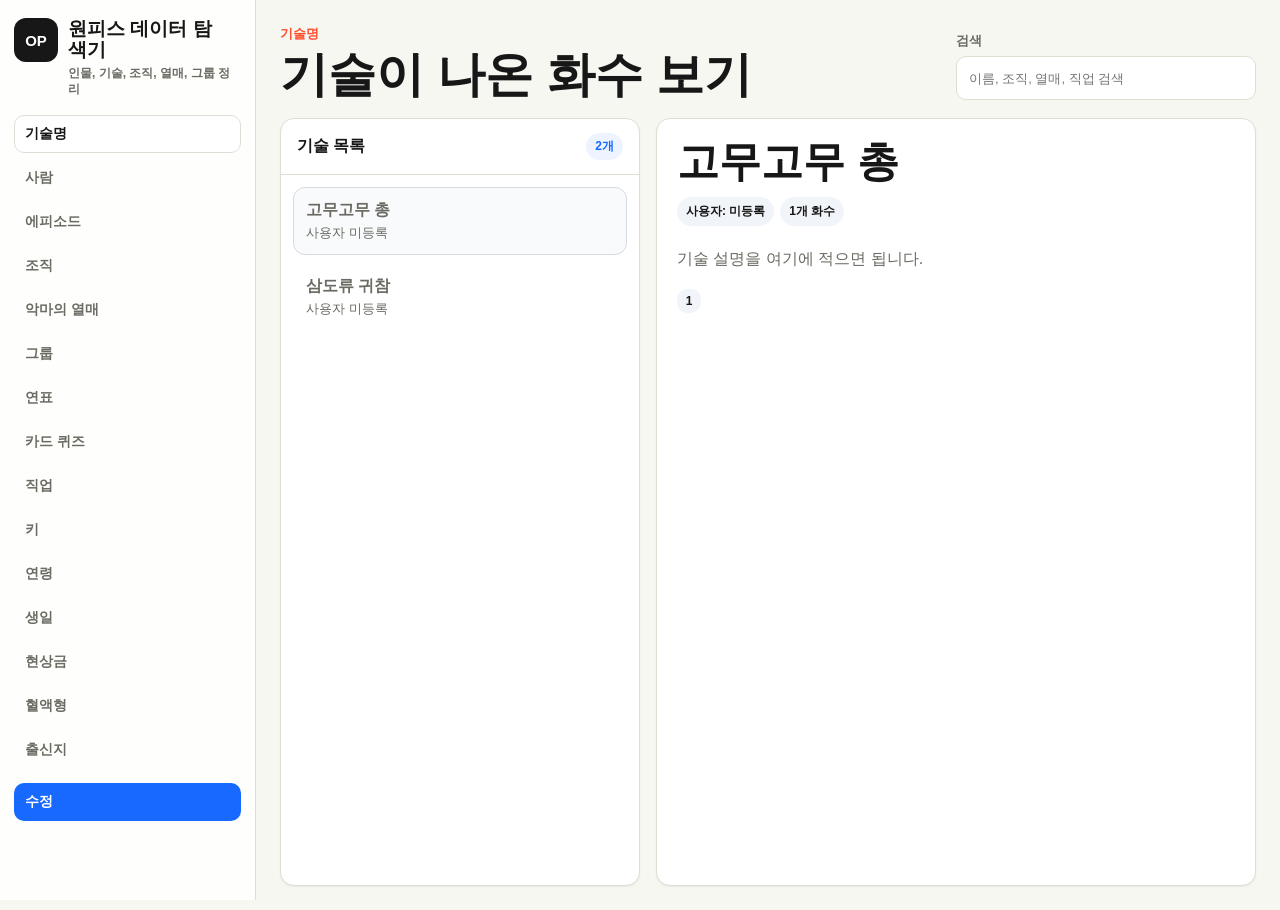
==== index.html @ 2c44936a "Improve mobile navigation and episode people picker" ====
<!doctype html>
<html lang="ko">
  <head>
    <meta charset="UTF-8" />
    <meta name="viewport" content="width=device-width, initial-scale=1.0" />
    <title>원피스 데이터 탐색기</title>
    <link rel="stylesheet" href="./styles.css" />
  </head>
  <body>
    <div class="app">
      <aside class="sidebar">
        <div class="brand">
          <span class="brand-mark">OP</span>
          <div>
            <h1>원피스 데이터 탐색기</h1>
            <p>인물, 기술, 조직, 열매, 그룹 정리</p>
          </div>
        </div>

        <nav class="tabs" aria-label="카테고리">
          <button class="tab active" data-view="techniques" type="button">기술명</button>
          <button class="tab" data-view="people" type="button">사람</button>
          <button class="tab" data-view="episodes" type="button">에피소드</button>
          <button class="tab" data-view="organizations" type="button">조직</button>
          <button class="tab" data-view="devilFruits" type="button">악마의 열매</button>
          <button class="tab" data-view="groups" type="button">그룹</button>
          <button class="tab" data-view="timelines" type="button">연표</button>
          <button class="tab" data-view="quiz" type="button">카드 퀴즈</button>
          <button class="tab" data-view="jobs" type="button">직업</button>
          <button class="tab" data-view="heights" type="button">키</button>
          <button class="tab" data-view="ages" type="button">연령</button>
          <button class="tab" data-view="birthdays" type="button">생일</button>
          <button class="tab" data-view="bounties" type="button">현상금</button>
          <button class="tab" data-view="bloodTypes" type="button">혈액형</button>
          <button class="tab" data-view="origins" type="button">출신지</button>
          <button class="tab edit-tab" data-view="editor" type="button">수정</button>
        </nav>
      </aside>

      <main class="main">
        <header class="toolbar">
          <div>
            <p class="eyebrow" id="viewLabel">기술명</p>
            <h2 id="viewTitle">기술이 나온 화수 보기</h2>
          </div>
          <label class="mobile-view-switcher">
            <span>카테고리</span>
            <select id="mobileViewSelect">
              <option value="techniques">기술명</option>
              <option value="people">사람</option>
              <option value="episodes">에피소드</option>
              <option value="organizations">조직</option>
              <option value="devilFruits">악마의 열매</option>
              <option value="groups">그룹</option>
              <option value="timelines">연표</option>
              <option value="quiz">카드 퀴즈</option>
              <option value="jobs">직업</option>
              <option value="heights">키</option>
              <option value="ages">연령</option>
              <option value="birthdays">생일</option>
              <option value="bounties">현상금</option>
              <option value="bloodTypes">혈액형</option>
              <option value="origins">출신지</option>
              <option value="editor">수정</option>
            </select>
          </label>
          <label class="search" id="searchBox">
            <span>검색</span>
            <input id="searchInput" type="search" placeholder="이름, 조직, 열매, 직업 검색" />
          </label>
        </header>

        <section class="workspace" id="browseWorkspace">
          <section class="list-pane" aria-label="목록">
            <div class="pane-head">
              <h3 id="listTitle">기술 목록</h3>
              <span id="countBadge">0개</span>
            </div>
            <div class="range-controls hidden" id="rangeControls">
              <button type="button" data-range="all" class="range active">전체</button>
              <button type="button" data-range="low" class="range">낮은 순</button>
              <button type="button" data-range="high" class="range">높은 순</button>
            </div>
            <label class="sort-controls hidden" id="personSortControls">
              <span>정렬</span>
              <select id="personSortSelect">
                <option value="appearance">등장순</option>
                <option value="id">고유 ID 순</option>
                <option value="name">이름순</option>
                <option value="heightAsc">키 낮은 순</option>
                <option value="heightDesc">키 높은 순</option>
                <option value="ageAsc">나이 낮은 순</option>
                <option value="ageDesc">나이 높은 순</option>
                <option value="bountyAsc">현상금 낮은 순</option>
                <option value="bountyDesc">현상금 높은 순</option>
                <option value="birthday">생일순</option>
              </select>
            </label>
            <div class="item-list" id="itemList"></div>
          </section>

          <section class="detail-pane" aria-label="상세 내용">
            <div class="empty-state" id="emptyState">
              <strong>왼쪽 목록에서 항목을 선택하세요.</strong>
              <span>선택한 카테고리의 상세 내용이 여기에 표시됩니다.</span>
            </div>
            <div class="detail hidden" id="detail"></div>
          </section>
        </section>

        <section class="editor hidden" id="editorWorkspace" aria-label="수정 화면">
          <div class="editor-nav">
            <button class="editor-mode active" data-editor-mode="people" type="button">인물 수정</button>
            <button class="editor-mode" data-editor-mode="episodes" type="button">에피소드 수정</button>
            <button class="editor-mode" data-editor-mode="techniques" type="button">기술 수정</button>
            <button class="editor-mode" data-editor-mode="fruits" type="button">열매 수정</button>
            <button class="editor-mode" data-editor-mode="organizations" type="button">조직 수정</button>
            <button class="editor-mode" data-editor-mode="groups" type="button">그룹 수정</button>
            <button class="editor-mode" data-editor-mode="data" type="button">데이터 관리</button>
          </div>
          <div class="editor-body" id="editorBody"></div>
        </section>
      </main>
    </div>

    <script src="./data.js"></script>
    <script src="./app.js"></script>
  </body>
</html>
---- styles.css ----
:root {
  --bg: #f5f4ef;
  --panel: #ffffff;
  --ink: #1e293b;
  --muted: #64748b;
  --line: #d8dee8;
  --accent: #d9480f;
  --accent-2: #0f766e;
  --soft: #eef6f4;
  --shadow: 0 16px 40px rgba(30, 41, 59, 0.12);
}

* {
  box-sizing: border-box;
}

body {
  margin: 0;
  min-height: 100vh;
  color: var(--ink);
  background: linear-gradient(135deg, #f8fafc 0%, var(--bg) 100%);
  font-family: "Segoe UI", "Noto Sans KR", Arial, sans-serif;
}

button,
input,
select,
textarea {
  font: inherit;
}

.app {
  display: grid;
  grid-template-columns: 300px minmax(0, 1fr);
  min-height: 100vh;
}

.sidebar {
  padding: 28px 20px;
  background: #102033;
  color: #ffffff;
}

.brand {
  display: flex;
  gap: 14px;
  align-items: center;
  margin-bottom: 28px;
}

.brand-mark {
  display: grid;
  place-items: center;
  flex: 0 0 48px;
  height: 48px;
  border: 2px solid rgba(255, 255, 255, 0.7);
  border-radius: 8px;
  color: #ffd166;
  font-weight: 800;
}

.brand h1 {
  margin: 0 0 4px;
  font-size: 19px;
  letter-spacing: 0;
}

.brand p {
  margin: 0;
  color: #b8c4d6;
  font-size: 13px;
}

.tabs {
  display: grid;
  gap: 8px;
}

.tab {
  width: 100%;
  min-height: 44px;
  border: 1px solid rgba(255, 255, 255, 0.13);
  border-radius: 8px;
  padding: 10px 12px;
  color: #e7eef8;
  background: rgba(255, 255, 255, 0.05);
  text-align: left;
  cursor: pointer;
}

.tab:hover,
.tab.active {
  border-color: rgba(255, 209, 102, 0.75);
  background: rgba(255, 209, 102, 0.14);
  color: #ffffff;
}

.edit-tab {
  margin-top: 10px;
  border-color: rgba(15, 118, 110, 0.55);
}

.main {
  min-width: 0;
  padding: 30px;
}

.toolbar {
  display: flex;
  align-items: end;
  justify-content: space-between;
  gap: 18px;
  margin-bottom: 22px;
}

.eyebrow {
  margin: 0 0 6px;
  color: var(--accent);
  font-size: 14px;
  font-weight: 700;
}

.toolbar h2 {
  margin: 0;
  font-size: 30px;
  letter-spacing: 0;
}

.search {
  display: grid;
  gap: 6px;
  min-width: 270px;
  color: var(--muted);
  font-size: 13px;
}

.search input,
select,
textarea {
  height: 42px;
  border: 1px solid var(--line);
  border-radius: 8px;
  padding: 0 12px;
  color: var(--ink);
  background: var(--panel);
}

textarea {
  height: auto;
  min-height: 104px;
  padding: 10px 12px;
  resize: vertical;
}

.workspace {
  display: grid;
  grid-template-columns: minmax(260px, 380px) minmax(0, 1fr);
  gap: 18px;
  min-height: calc(100vh - 132px);
}

.list-pane,
.detail-pane {
  min-width: 0;
  border: 1px solid var(--line);
  border-radius: 8px;
  background: rgba(255, 255, 255, 0.86);
  box-shadow: var(--shadow);
}

.pane-head {
  display: flex;
  align-items: center;
  justify-content: space-between;
  gap: 12px;
  padding: 16px;
  border-bottom: 1px solid var(--line);
}

.pane-head h3 {
  margin: 0;
  font-size: 16px;
}

#countBadge {
  flex: 0 0 auto;
  border-radius: 999px;
  padding: 5px 9px;
  color: #0f5132;
  background: #dff3e8;
  font-size: 12px;
  font-weight: 700;
}

.range-controls {
  display: grid;
  grid-template-columns: repeat(3, 1fr);
  gap: 8px;
  padding: 12px 16px;
  border-bottom: 1px solid var(--line);
}

.sort-controls {
  display: grid;
  gap: 6px;
  padding: 12px 16px;
  border-bottom: 1px solid var(--line);
  color: var(--muted);
  font-size: 13px;
}

.range {
  min-height: 34px;
  border: 1px solid var(--line);
  border-radius: 8px;
  background: #ffffff;
  color: var(--muted);
  cursor: pointer;
}

.range.active {
  border-color: var(--accent-2);
  color: var(--accent-2);
  background: var(--soft);
  font-weight: 700;
}

.item-list {
  display: grid;
  gap: 8px;
  max-height: calc(100vh - 218px);
  overflow: auto;
  padding: 14px;
}

.item {
  display: flex;
  align-items: center;
  gap: 10px;
  width: 100%;
  border: 1px solid var(--line);
  border-radius: 8px;
  padding: 12px;
  color: var(--ink);
  background: #ffffff;
  text-align: left;
  cursor: pointer;
}

.item-copy {
  min-width: 0;
}

.item-thumb,
.result-thumb {
  flex: 0 0 44px;
  width: 44px;
  height: 44px;
  border-radius: 8px;
  object-fit: cover;
  background: #e2e8f0;
}

.item:hover,
.item.active {
  border-color: var(--accent);
  background: #fff5ef;
}

.item strong {
  display: block;
  margin-bottom: 5px;
  font-size: 15px;
}

.item span {
  display: block;
  color: var(--muted);
  font-size: 13px;
}

.detail-pane {
  padding: 22px;
}

.empty-state {
  display: grid;
  place-content: center;
  gap: 8px;
  min-height: 100%;
  color: var(--muted);
  text-align: center;
}

.empty-state strong {
  color: var(--ink);
  font-size: 20px;
}

.detail h3 {
  margin: 0 0 8px;
  font-size: 26px;
}

.person-detail-head {
  display: grid;
  grid-template-columns: 180px minmax(0, 1fr);
  gap: 20px;
  align-items: start;
  margin-bottom: 20px;
}

.portrait {
  width: 180px;
  aspect-ratio: 1 / 1;
  border: 1px solid var(--line);
  border-radius: 8px;
  object-fit: cover;
  background: #e2e8f0;
}

.portrait.placeholder {
  display: grid;
  place-items: center;
  color: var(--muted);
  font-weight: 700;
}

.meta {
  display: flex;
  flex-wrap: wrap;
  gap: 8px;
  margin: 0 0 20px;
}

.chip {
  border: 1px solid var(--line);
  border-radius: 999px;
  padding: 6px 10px;
  background: #ffffff;
  color: var(--muted);
  font-size: 13px;
}

.result-grid {
  display: grid;
  gap: 10px;
}

.result {
  border: 1px solid var(--line);
  border-radius: 8px;
  padding: 14px;
  background: #ffffff;
}

.person-result {
  display: flex;
  align-items: center;
  gap: 12px;
}

.result strong {
  display: block;
  margin-bottom: 4px;
}

.result span {
  color: var(--muted);
}

.muted {
  color: var(--muted);
}

.note {
  margin: 0 0 18px;
  color: var(--muted);
  line-height: 1.6;
}

.info-block {
  margin: 0 0 14px;
}

.info-block strong {
  display: block;
  margin-bottom: 5px;
  font-size: 14px;
}

.info-block p {
  margin: 0;
  color: var(--muted);
  line-height: 1.6;
}

.sub-selector {
  display: flex;
  flex-wrap: wrap;
  gap: 8px;
  margin: 0 0 18px;
}

.sub-card {
  min-height: 38px;
  border: 1px solid var(--line);
  border-radius: 8px;
  padding: 0 12px;
  color: var(--ink);
  background: #ffffff;
  cursor: pointer;
}

.sub-card:hover,
.sub-card.active {
  border-color: var(--accent-2);
  color: var(--accent-2);
  background: var(--soft);
  font-weight: 700;
}

.nested-detail {
  border-top: 1px solid var(--line);
  margin-top: 18px;
  padding-top: 18px;
}

.nested-detail h4 {
  margin: 0 0 8px;
  font-size: 20px;
}

.episode-columns {
  display: grid;
  grid-template-columns: repeat(2, minmax(0, 1fr));
  gap: 14px;
}

.episode-columns h5 {
  margin: 0 0 10px;
  font-size: 16px;
}

.simple-list {
  display: flex;
  flex-wrap: wrap;
  gap: 8px;
}

.name-link,
.episode-link {
  cursor: pointer;
  text-align: left;
}

.name-link {
  min-height: 36px;
  border: 1px solid var(--line);
  border-radius: 8px;
  padding: 0 12px;
  color: var(--ink);
  background: #ffffff;
}

.name-link:hover,
.episode-link:hover {
  border-color: var(--accent-2);
  color: var(--accent-2);
  background: var(--soft);
}

.episode-chip-grid {
  display: flex;
  flex-wrap: wrap;
  gap: 4px;
  align-items: center;
}

.episode-number-chip {
  min-width: 24px;
  height: 24px;
  border: 1px solid var(--line);
  border-radius: 6px;
  padding: 0 5px;
  color: var(--ink);
  background: #ffffff;
  font-size: 12px;
  line-height: 1;
  cursor: pointer;
}

.episode-number-chip:hover {
  border-color: var(--accent-2);
  color: var(--accent-2);
  background: var(--soft);
}

.timeline-block {
  border-top: 1px solid var(--line);
  border-bottom: 1px solid var(--line);
  margin: 18px 0;
  padding: 18px 0;
}

.timeline-block h4 {
  margin: 0 0 14px;
  font-size: 20px;
}

.timeline-list {
  display: grid;
  gap: 12px;
}

.timeline-item {
  display: grid;
  grid-template-columns: 92px minmax(0, 1fr);
  gap: 12px;
  position: relative;
  border: 1px solid var(--line);
  border-radius: 8px;
  padding: 12px;
  background: #ffffff;
}

.timeline-item strong {
  color: var(--accent);
}

.timeline-item b {
  display: block;
  margin-bottom: 4px;
}

.timeline-item p {
  margin: 0;
  color: var(--muted);
  line-height: 1.5;
}

.quiz-card {
  display: grid;
  place-items: center;
  gap: 12px;
  min-height: 260px;
  margin: 0 0 14px;
  border: 2px solid var(--accent-2);
  border-radius: 8px;
  padding: 24px;
  background: #ffffff;
  text-align: center;
  cursor: pointer;
}

.quiz-card.flipped {
  border-color: var(--accent);
  background: #fff5ef;
}

.quiz-card span {
  color: var(--muted);
  font-weight: 700;
}

.quiz-card strong {
  font-size: 28px;
  line-height: 1.35;
}

.editor {
  border: 1px solid var(--line);
  border-radius: 8px;
  background: rgba(255, 255, 255, 0.9);
  box-shadow: var(--shadow);
  overflow: hidden;
}

.editor-nav {
  display: flex;
  flex-wrap: wrap;
  gap: 8px;
  padding: 14px;
  border-bottom: 1px solid var(--line);
  background: #f8fafc;
}

.editor-mode {
  min-height: 38px;
  border: 1px solid var(--line);
  border-radius: 8px;
  padding: 0 12px;
  color: var(--muted);
  background: #ffffff;
  cursor: pointer;
}

.editor-mode.active {
  border-color: var(--accent-2);
  color: var(--accent-2);
  background: var(--soft);
  font-weight: 700;
}

.editor-body {
  padding: 18px;
}

.editor-layout {
  display: grid;
  grid-template-columns: minmax(240px, 320px) minmax(0, 1fr);
  gap: 18px;
}

.edit-list {
  display: grid;
  align-content: start;
  gap: 8px;
  max-height: calc(100vh - 176px);
  overflow: auto;
}

.edit-tools {
  position: sticky;
  top: 0;
  z-index: 1;
  display: grid;
  gap: 8px;
  padding-bottom: 8px;
  background: rgba(255, 255, 255, 0.96);
}

.edit-pick {
  border: 1px solid var(--line);
  border-radius: 8px;
  padding: 12px;
  background: #ffffff;
  text-align: left;
  cursor: pointer;
}

.edit-pick strong,
.edit-pick span {
  display: block;
}

.edit-pick span {
  margin-top: 4px;
  color: var(--muted);
  font-size: 13px;
}

.edit-form,
.data-manager {
  border: 1px solid var(--line);
  border-radius: 8px;
  padding: 18px;
  background: #ffffff;
}

.stacked-editor {
  display: grid;
  gap: 18px;
}

.form-head {
  display: flex;
  align-items: center;
  justify-content: space-between;
  gap: 12px;
  margin-bottom: 12px;
}

.form-head h3,
.data-manager h3 {
  margin: 0;
}

form {
  display: grid;
  gap: 12px;
}

form label {
  display: grid;
  gap: 6px;
  color: var(--muted);
  font-size: 13px;
}

form input,
form select {
  width: 100%;
}

.birthday-selects {
  display: grid;
  grid-template-columns: repeat(2, minmax(0, 1fr));
  gap: 8px;
  color: var(--muted);
  font-size: 13px;
}

.birthday-selects > span {
  grid-column: 1 / -1;
  font-weight: 700;
}

.check-list {
  display: grid;
  gap: 8px;
  border: 1px solid var(--line);
  border-radius: 8px;
  padding: 12px;
}

.check-list legend {
  color: var(--muted);
  font-size: 13px;
  padding: 0 5px;
}

.check-list label {
  display: flex;
  align-items: center;
  gap: 8px;
  color: var(--ink);
}

.check-list input {
  width: auto;
}

.inline-check {
  display: flex;
  align-items: center;
  gap: 8px;
  color: var(--ink);
}

.inline-check input {
  width: auto;
}

.timeline-editor {
  display: grid;
  gap: 10px;
  border: 1px solid var(--line);
  border-radius: 8px;
  padding: 12px;
}

.timeline-editor legend {
  color: var(--muted);
  font-size: 13px;
  padding: 0 5px;
}

.timeline-row {
  display: grid;
  grid-template-columns: 140px minmax(0, 1fr);
  gap: 8px;
}

.bwh-row {
  grid-template-columns: 120px repeat(3, minmax(70px, 1fr));
}

.form-actions,
.data-actions {
  display: flex;
  flex-wrap: wrap;
  gap: 8px;
  align-items: center;
}

.primary,
.danger,
.file-button {
  min-height: 40px;
  border: 1px solid transparent;
  border-radius: 8px;
  padding: 0 14px;
  font-weight: 700;
  cursor: pointer;
}

.primary {
  color: #ffffff;
  background: var(--accent-2);
}

.danger {
  color: #ffffff;
  background: #b42318;
}

.full {
  width: 100%;
}

.file-button {
  display: inline-grid;
  place-items: center;
  color: var(--accent-2);
  border-color: var(--accent-2);
  background: #ffffff;
}

.file-button input {
  display: none;
}

#jsonPreview {
  width: 100%;
  margin-top: 14px;
  font-family: Consolas, "Courier New", monospace;
  font-size: 13px;
}

.hidden {
  display: none;
}

@media (max-width: 860px) {
  .app {
    grid-template-columns: 1fr;
  }

  .sidebar {
    padding: 18px;
  }

  .tabs {
    grid-template-columns: repeat(2, minmax(0, 1fr));
  }

  .main {
    padding: 20px;
  }

  .toolbar,
  .workspace,
  .editor-layout,
  .person-detail-head,
  .episode-columns,
  .timeline-row,
  .bwh-row,
  .timeline-item {
    grid-template-columns: 1fr;
  }

  .toolbar {
    display: grid;
  }

  .search {
    min-width: 0;
  }

  .item-list {
    max-height: 360px;
  }

  .portrait {
    width: min(220px, 100%);
  }
}

/* Modern mid-century theme */
:root {
  --bg: #f6f0df;
  --panel: #fffaf0;
  --ink: #171717;
  --muted: #5d5a50;
  --line: #171717;
  --accent: #f0442f;
  --accent-2: #0067c7;
  --yellow: #f7c744;
  --green: #009b72;
  --soft: #fff3bc;
  --shadow: 8px 8px 0 #171717;
}

body {
  color: var(--ink);
  background:
    linear-gradient(90deg, rgba(0, 103, 199, 0.08) 1px, transparent 1px),
    linear-gradient(0deg, rgba(0, 103, 199, 0.08) 1px, transparent 1px),
    var(--bg);
  background-size: 48px 48px;
  font-family: "Noto Sans KR", "Segoe UI", Arial, sans-serif;
}

button,
input,
select,
textarea {
  letter-spacing: 0;
}

.app {
  grid-template-columns: 292px minmax(0, 1fr);
}

.sidebar {
  position: sticky;
  top: 0;
  height: 100vh;
  overflow: auto;
  border-right: 3px solid var(--ink);
  padding: 28px 18px;
  color: var(--ink);
  background: var(--yellow);
}

.brand {
  align-items: start;
  gap: 12px;
  margin-bottom: 26px;
}

.brand-mark {
  flex-basis: 56px;
  height: 56px;
  border: 3px solid var(--ink);
  border-radius: 50%;
  color: var(--panel);
  background: var(--accent);
  box-shadow: 5px 5px 0 var(--ink);
  font-size: 18px;
}

.brand h1 {
  max-width: 190px;
  color: var(--ink);
  font-size: 26px;
  line-height: 1.05;
  font-weight: 900;
}

.brand p {
  margin-top: 8px;
  color: #433f36;
  font-size: 14px;
  font-weight: 700;
  line-height: 1.35;
}

.tabs {
  gap: 10px;
}

.tab,
.editor-mode,
.range,
.sub-card,
.name-link,
.episode-number-chip,
.edit-pick,
.primary,
.danger,
.file-button {
  border: 2px solid var(--ink);
  border-radius: 8px;
  box-shadow: 3px 3px 0 var(--ink);
  transition: transform 140ms ease, box-shadow 140ms ease, background 140ms ease;
}

.tab {
  min-height: 48px;
  padding: 10px 13px;
  color: var(--ink);
  background: var(--panel);
  font-size: 16px;
  font-weight: 900;
}

.tab:hover,
.tab.active {
  color: var(--panel);
  border-color: var(--ink);
  background: var(--accent-2);
}

.tab:active,
.editor-mode:active,
.range:active,
.sub-card:active,
.name-link:active,
.episode-number-chip:active,
.edit-pick:active,
.primary:active,
.danger:active,
.file-button:active {
  transform: translate(2px, 2px);
  box-shadow: 1px 1px 0 var(--ink);
}

.edit-tab {
  margin-top: 16px;
  background: var(--green);
  color: #ffffff;
}

.main {
  padding: 34px;
}

.toolbar {
  align-items: end;
  gap: 24px;
  margin-bottom: 26px;
}

.eyebrow {
  display: inline-block;
  margin-bottom: 9px;
  border: 2px solid var(--ink);
  border-radius: 999px;
  padding: 6px 12px;
  color: var(--ink);
  background: var(--green);
  font-size: 15px;
  font-weight: 900;
}

.toolbar h2 {
  max-width: 900px;
  font-size: 46px;
  line-height: 1.03;
  font-weight: 950;
}

.search {
  min-width: 330px;
  color: var(--ink);
  font-size: 15px;
  font-weight: 900;
}

.search input,
select,
textarea,
form input,
form select {
  border: 2px solid var(--ink);
  border-radius: 8px;
  color: var(--ink);
  background: #ffffff;
  font-weight: 800;
  box-shadow: 3px 3px 0 rgba(23, 23, 23, 0.18);
}

.search input,
select,
form input,
form select {
  height: 48px;
}

textarea {
  min-height: 120px;
}

.workspace {
  grid-template-columns: minmax(280px, 410px) minmax(0, 1fr);
  gap: 22px;
}

.list-pane,
.detail-pane,
.editor,
.edit-form,
.data-manager {
  border: 3px solid var(--ink);
  border-radius: 8px;
  background: var(--panel);
  box-shadow: var(--shadow);
}

.pane-head {
  padding: 18px;
  border-bottom: 3px solid var(--ink);
  background: #ffffff;
}

.pane-head h3 {
  font-size: 22px;
  font-weight: 950;
}

#countBadge {
  border: 2px solid var(--ink);
  border-radius: 999px;
  padding: 7px 11px;
  color: var(--ink);
  background: var(--yellow);
  font-size: 13px;
}

.range-controls,
.sort-controls {
  border-bottom: 3px solid var(--ink);
  background: #fff3bc;
}

.range {
  color: var(--ink);
  background: #ffffff;
  font-weight: 900;
}

.range.active {
  color: #ffffff;
  border-color: var(--ink);
  background: var(--accent);
}

.item-list {
  gap: 10px;
  padding: 16px;
}

.item {
  border: 2px solid var(--ink);
  border-radius: 8px;
  padding: 14px;
  background: #ffffff;
  box-shadow: 4px 4px 0 rgba(23, 23, 23, 0.14);
  transition: transform 140ms ease, box-shadow 140ms ease, background 140ms ease;
}

.item:hover,
.item.active {
  border-color: var(--ink);
  background: var(--soft);
  box-shadow: 5px 5px 0 var(--ink);
}

.item strong {
  margin-bottom: 6px;
  font-size: 18px;
  line-height: 1.2;
  font-weight: 950;
}

.item span {
  color: var(--muted);
  font-size: 14px;
  font-weight: 800;
  line-height: 1.35;
}

.detail-pane {
  padding: 26px;
}

.empty-state strong {
  font-size: 28px;
  font-weight: 950;
}

.detail h3 {
  margin-bottom: 14px;
  font-size: 42px;
  line-height: 1.05;
  font-weight: 950;
}

.person-detail-head {
  grid-template-columns: 210px minmax(0, 1fr);
  gap: 24px;
}

.portrait,
.item-thumb,
.result-thumb {
  border: 3px solid var(--ink);
  border-radius: 8px;
  background: var(--yellow);
  box-shadow: 5px 5px 0 var(--ink);
}

.portrait {
  width: 210px;
}

.meta {
  gap: 8px;
}

.chip {
  border: 2px solid var(--ink);
  border-radius: 999px;
  padding: 7px 10px;
  color: var(--ink);
  background: #ffffff;
  font-size: 13px;
  font-weight: 900;
}

.info-block,
.result,
.timeline-item,
.quiz-card,
.check-list,
.timeline-editor {
  border: 2px solid var(--ink);
  border-radius: 8px;
  background: #ffffff;
  box-shadow: 4px 4px 0 rgba(23, 23, 23, 0.16);
}

.info-block strong,
.result strong,
.timeline-item b {
  font-size: 18px;
  font-weight: 950;
}

.info-block p,
.result span,
.timeline-item p {
  color: var(--muted);
  font-size: 15px;
  font-weight: 700;
}

.result-grid {
  gap: 12px;
}

.sub-selector {
  gap: 10px;
}

.sub-card,
.name-link,
.episode-number-chip {
  color: var(--ink);
  background: var(--yellow);
  font-weight: 950;
}

.sub-card.active,
.name-link:hover,
.episode-number-chip:hover {
  color: #ffffff;
  background: var(--accent-2);
}

.quiz-card {
  min-height: 300px;
  border-width: 3px;
  background: var(--yellow);
}

.quiz-card.flipped {
  background: var(--green);
}

.quiz-card span {
  color: var(--ink);
  font-size: 17px;
}

.quiz-card strong {
  max-width: 760px;
  font-size: 38px;
}

.editor-nav {
  border-bottom: 3px solid var(--ink);
  background: var(--yellow);
}

.editor-mode {
  color: var(--ink);
  background: #ffffff;
  font-weight: 950;
}

.editor-mode.active {
  color: #ffffff;
  border-color: var(--ink);
  background: var(--accent-2);
}

.editor-body {
  padding: 22px;
}

.editor-layout {
  grid-template-columns: minmax(260px, 350px) minmax(0, 1fr);
  gap: 22px;
}

.edit-tools {
  border-bottom: 2px solid var(--ink);
  background: var(--panel);
}

.edit-pick {
  background: #ffffff;
}

.edit-pick:hover,
.edit-pick:focus-visible {
  background: var(--soft);
}

form label,
.sort-controls,
.birthday-selects,
.timeline-editor legend,
.check-list legend {
  color: var(--ink);
  font-weight: 900;
}

.primary {
  min-height: 46px;
  color: #ffffff;
  background: var(--accent-2);
}

.danger {
  min-height: 46px;
  color: #ffffff;
  background: var(--accent);
}

.file-button {
  min-height: 46px;
  color: var(--ink);
  background: var(--yellow);
}

button:focus-visible,
input:focus-visible,
select:focus-visible,
textarea:focus-visible {
  outline: 4px solid var(--accent);
  outline-offset: 3px;
}

.hidden {
  display: none !important;
}

@media (max-width: 860px) {
  .app {
    grid-template-columns: 1fr;
  }

  .sidebar {
    position: static;
    height: auto;
    border-right: 0;
    border-bottom: 3px solid var(--ink);
  }

  .brand h1 {
    max-width: none;
    font-size: 24px;
  }

  .tabs {
    grid-template-columns: repeat(2, minmax(0, 1fr));
  }

  .main {
    padding: 20px;
  }

  .toolbar,
  .workspace,
  .editor-layout,
  .person-detail-head,
  .episode-columns,
  .timeline-row,
  .bwh-row,
  .timeline-item {
    display: grid;
    grid-template-columns: 1fr;
  }

  .toolbar {
    align-items: stretch;
  }

  .toolbar h2 {
    font-size: 34px;
  }

  .search {
    min-width: 0;
  }

  .list-pane,
  .detail-pane,
  .editor {
    box-shadow: 5px 5px 0 var(--ink);
  }

  .list-pane,
  .detail-pane {
    min-width: 0;
  }

  .portrait {
    width: min(240px, 100%);
  }

  .birthday-selects {
    grid-template-columns: 1fr;
  }
}

/* Lean mobile-first minimal theme */
:root {
  --bg: #f7f7f2;
  --panel: #ffffff;
  --ink: #171717;
  --muted: #6b6b63;
  --line: #deded4;
  --accent: #ff4d2e;
  --accent-2: #1769ff;
  --yellow: #ffd84d;
  --green: #00a878;
  --soft: #f1f5f9;
  --shadow: 0 1px 2px rgba(23, 23, 23, 0.06);
}

html {
  background: var(--bg);
}

body {
  color: var(--ink);
  background: var(--bg);
  font-family: "Segoe UI", "Noto Sans KR", Arial, sans-serif;
  -webkit-font-smoothing: antialiased;
  text-rendering: optimizeLegibility;
}

.app {
  grid-template-columns: 256px minmax(0, 1fr);
}

.sidebar {
  border-right: 1px solid var(--line);
  padding: 18px 14px;
  color: var(--ink);
  background: rgba(255, 255, 255, 0.82);
  box-shadow: none;
}

.brand {
  gap: 10px;
  margin-bottom: 18px;
}

.brand-mark {
  flex-basis: 44px;
  height: 44px;
  border: 0;
  border-radius: 12px;
  color: #ffffff;
  background: var(--ink);
  box-shadow: none;
  font-size: 15px;
}

.brand h1 {
  max-width: 160px;
  margin: 0 0 4px;
  font-size: 19px;
  line-height: 1.12;
  font-weight: 800;
}

.brand p {
  margin: 0;
  color: var(--muted);
  font-size: 12px;
  font-weight: 600;
}

.tabs {
  gap: 6px;
}

.tab,
.editor-mode,
.range,
.sub-card,
.name-link,
.episode-number-chip,
.edit-pick,
.primary,
.danger,
.file-button {
  border: 1px solid transparent;
  border-radius: 10px;
  box-shadow: none;
  transition: background 120ms ease, color 120ms ease, border-color 120ms ease;
}

.tab {
  min-height: 38px;
  padding: 8px 10px;
  color: var(--muted);
  background: transparent;
  font-size: 14px;
  font-weight: 700;
}

.tab:hover,
.tab.active {
  color: var(--ink);
  border-color: var(--line);
  background: #ffffff;
}

.tab:active,
.editor-mode:active,
.range:active,
.sub-card:active,
.name-link:active,
.episode-number-chip:active,
.edit-pick:active,
.primary:active,
.danger:active,
.file-button:active {
  transform: none;
  box-shadow: none;
}

.edit-tab {
  margin-top: 8px;
  color: #ffffff;
  background: var(--accent-2);
}

.edit-tab:hover,
.edit-tab.active {
  color: #ffffff;
  background: #0f54d8;
}

.main {
  padding: 24px;
}

.toolbar {
  align-items: end;
  gap: 18px;
  margin-bottom: 18px;
}

.eyebrow {
  margin: 0 0 7px;
  border: 0;
  border-radius: 0;
  padding: 0;
  color: var(--accent);
  background: transparent;
  font-size: 13px;
  font-weight: 800;
}

.toolbar h2 {
  max-width: 760px;
  font-size: clamp(30px, 5vw, 48px);
  line-height: 1.05;
  font-weight: 850;
}

.search {
  min-width: 300px;
  color: var(--muted);
  font-size: 13px;
  font-weight: 700;
}

.search input,
select,
textarea,
form input,
form select {
  border: 1px solid var(--line);
  border-radius: 10px;
  color: var(--ink);
  background: #ffffff;
  font-weight: 500;
  box-shadow: none;
}

.search input,
select,
form input,
form select {
  height: 44px;
}

textarea {
  min-height: 112px;
}

.workspace {
  grid-template-columns: minmax(260px, 360px) minmax(0, 1fr);
  gap: 16px;
}

.list-pane,
.detail-pane,
.editor,
.edit-form,
.data-manager {
  border: 1px solid var(--line);
  border-radius: 14px;
  background: var(--panel);
  box-shadow: var(--shadow);
}

.pane-head {
  padding: 14px 16px;
  border-bottom: 1px solid var(--line);
  background: transparent;
}

.pane-head h3 {
  font-size: 16px;
  font-weight: 800;
}

#countBadge {
  border: 0;
  border-radius: 999px;
  padding: 5px 9px;
  color: var(--accent-2);
  background: #eef4ff;
  font-size: 12px;
  font-weight: 800;
}

.range-controls,
.sort-controls {
  border-bottom: 1px solid var(--line);
  background: #ffffff;
}

.sort-controls {
  font-weight: 700;
}

.range {
  color: var(--muted);
  background: #f8fafc;
  font-weight: 700;
}

.range.active {
  color: #ffffff;
  border-color: var(--accent-2);
  background: var(--accent-2);
}

.item-list {
  gap: 8px;
  padding: 12px;
}

.item {
  border: 1px solid transparent;
  border-radius: 12px;
  padding: 12px;
  background: #ffffff;
  box-shadow: none;
  content-visibility: auto;
  contain-intrinsic-size: 72px;
}

.item:hover,
.item.active {
  border-color: #d5d9e0;
  background: #f8fafc;
  box-shadow: none;
}

.item strong {
  margin-bottom: 4px;
  font-size: 16px;
  line-height: 1.25;
  font-weight: 800;
}

.item span {
  color: var(--muted);
  font-size: 13px;
  font-weight: 500;
  line-height: 1.35;
}

.detail-pane {
  padding: 20px;
}

.empty-state strong {
  font-size: 22px;
  font-weight: 800;
}

.detail h3 {
  margin-bottom: 12px;
  font-size: clamp(28px, 5vw, 42px);
  line-height: 1.08;
  font-weight: 850;
}

.person-detail-head {
  grid-template-columns: 168px minmax(0, 1fr);
  gap: 18px;
}

.portrait,
.item-thumb,
.result-thumb {
  border: 1px solid var(--line);
  border-radius: 12px;
  background: #f1f5f9;
  box-shadow: none;
}

.portrait {
  width: 168px;
}

.meta {
  gap: 6px;
}

.chip {
  border: 0;
  border-radius: 999px;
  padding: 6px 9px;
  color: var(--ink);
  background: #f1f5f9;
  font-size: 12px;
  font-weight: 700;
}

.info-block,
.result,
.timeline-item,
.quiz-card,
.check-list,
.timeline-editor {
  border: 1px solid var(--line);
  border-radius: 12px;
  background: #ffffff;
  box-shadow: none;
}

.info-block,
.result,
.timeline-item,
.edit-pick {
  content-visibility: auto;
  contain-intrinsic-size: 72px;
}

.info-block strong,
.result strong,
.timeline-item b {
  font-size: 16px;
  font-weight: 800;
}

.info-block p,
.result span,
.timeline-item p {
  color: var(--muted);
  font-size: 14px;
  font-weight: 500;
  line-height: 1.55;
}

.result-grid {
  gap: 10px;
}

.sub-selector {
  gap: 8px;
}

.sub-card,
.name-link,
.episode-number-chip {
  color: var(--ink);
  background: #f1f5f9;
  font-weight: 700;
}

.sub-card.active,
.name-link:hover,
.episode-number-chip:hover {
  color: #ffffff;
  background: var(--ink);
}

.quiz-card {
  min-height: 260px;
  border-color: var(--line);
  background: #ffffff;
}

.quiz-card.flipped {
  background: #eef4ff;
}

.quiz-card span {
  color: var(--muted);
  font-size: 14px;
}

.quiz-card strong {
  max-width: 760px;
  font-size: clamp(26px, 5vw, 38px);
}

.editor-nav {
  border-bottom: 1px solid var(--line);
  background: #ffffff;
}

.editor-mode {
  color: var(--muted);
  background: #f8fafc;
  font-weight: 700;
}

.editor-mode.active {
  color: #ffffff;
  border-color: var(--accent-2);
  background: var(--accent-2);
}

.editor-body {
  padding: 16px;
}

.editor-layout {
  grid-template-columns: minmax(240px, 320px) minmax(0, 1fr);
  gap: 16px;
}

.edit-tools {
  border-bottom: 1px solid var(--line);
  background: #ffffff;
}

.edit-pick {
  background: #ffffff;
}

.edit-pick:hover,
.edit-pick:focus-visible {
  background: #f8fafc;
}

form label,
.sort-controls,
.birthday-selects,
.timeline-editor legend,
.check-list legend {
  color: var(--muted);
  font-weight: 700;
}

.primary {
  min-height: 44px;
  color: #ffffff;
  background: var(--accent-2);
}

.danger {
  min-height: 44px;
  color: #ffffff;
  background: var(--accent);
}

.file-button {
  min-height: 44px;
  color: var(--ink);
  background: #f1f5f9;
}

button:focus-visible,
input:focus-visible,
select:focus-visible,
textarea:focus-visible {
  outline: 3px solid rgba(23, 105, 255, 0.3);
  outline-offset: 2px;
}

@media (max-width: 860px) {
  body {
    background: #ffffff;
  }

  .app {
    grid-template-columns: 1fr;
  }

  .sidebar {
    position: static;
    height: auto;
    border-right: 0;
    border-bottom: 1px solid var(--line);
    padding: 12px;
    background: #ffffff;
  }

  .brand {
    margin-bottom: 10px;
  }

  .brand-mark {
    flex-basis: 38px;
    height: 38px;
    border-radius: 10px;
  }

  .brand h1 {
    max-width: none;
    font-size: 18px;
  }

  .brand p {
    font-size: 12px;
  }

  .tabs {
    display: flex;
    gap: 6px;
    overflow-x: auto;
    padding-bottom: 2px;
    scrollbar-width: thin;
  }

  .tab {
    flex: 0 0 auto;
    min-height: 36px;
    white-space: nowrap;
  }

  .edit-tab {
    margin-top: 0;
  }

  .main {
    padding: 14px;
  }

  .toolbar,
  .workspace,
  .editor-layout,
  .person-detail-head,
  .episode-columns,
  .timeline-row,
  .bwh-row,
  .timeline-item {
    display: grid;
    grid-template-columns: 1fr;
  }

  .toolbar {
    align-items: stretch;
    gap: 12px;
    margin-bottom: 12px;
  }

  .toolbar h2 {
    font-size: 30px;
  }

  .search {
    min-width: 0;
  }

  .workspace {
    gap: 12px;
  }

  .list-pane,
  .detail-pane,
  .editor {
    border-radius: 12px;
    box-shadow: none;
  }

  .list-pane,
  .detail-pane {
    min-width: 0;
  }

  .item-list {
    max-height: min(52vh, 420px);
  }

  .detail-pane {
    padding: 16px;
  }

  .person-detail-head {
    gap: 14px;
  }

  .portrait {
    width: min(190px, 100%);
  }

  .meta {
    gap: 5px;
  }

  .birthday-selects {
    grid-template-columns: 1fr;
  }
}

.mobile-view-switcher {
  display: none;
}

.list-only-workspace {
  grid-template-columns: minmax(0, 720px);
}

.list-only-workspace .list-pane {
  width: 100%;
}

.list-only-workspace .item-list {
  max-height: calc(100vh - 190px);
}

.searchable-picker {
  gap: 10px;
}

.hidden-picker-input {
  display: none;
}

.selected-person-list,
.picker-results {
  display: grid;
  gap: 8px;
}

.selected-person-list {
  grid-template-columns: repeat(auto-fill, minmax(150px, 1fr));
}

.selected-person-chip,
.picker-result {
  min-height: 42px;
  border: 1px solid var(--line);
  border-radius: 10px;
  padding: 8px 10px;
  background: #ffffff;
  color: var(--ink);
  text-align: left;
  cursor: pointer;
}

.selected-person-chip {
  display: flex;
  align-items: center;
  justify-content: space-between;
  gap: 8px;
  background: #eef4ff;
  font-weight: 700;
}

.selected-person-chip span {
  color: var(--muted);
  font-size: 12px;
}

.picker-result strong,
.picker-result span {
  display: block;
}

.picker-result strong {
  font-size: 14px;
  font-weight: 800;
}

.picker-result span,
.picker-empty {
  color: var(--muted);
  font-size: 13px;
}

.picker-empty {
  margin: 0;
}

.picker-result:hover,
.selected-person-chip:hover {
  border-color: var(--accent-2);
  background: #f8fafc;
}

@media (max-width: 860px) {
  .mobile-view-switcher {
    display: grid;
    gap: 6px;
    color: var(--muted);
    font-size: 13px;
    font-weight: 700;
  }

  .sidebar .tabs {
    display: none;
  }

  .list-only-workspace {
    grid-template-columns: 1fr;
  }

  .list-only-workspace .item-list {
    max-height: none;
  }

  .selected-person-list {
    grid-template-columns: 1fr;
  }
}
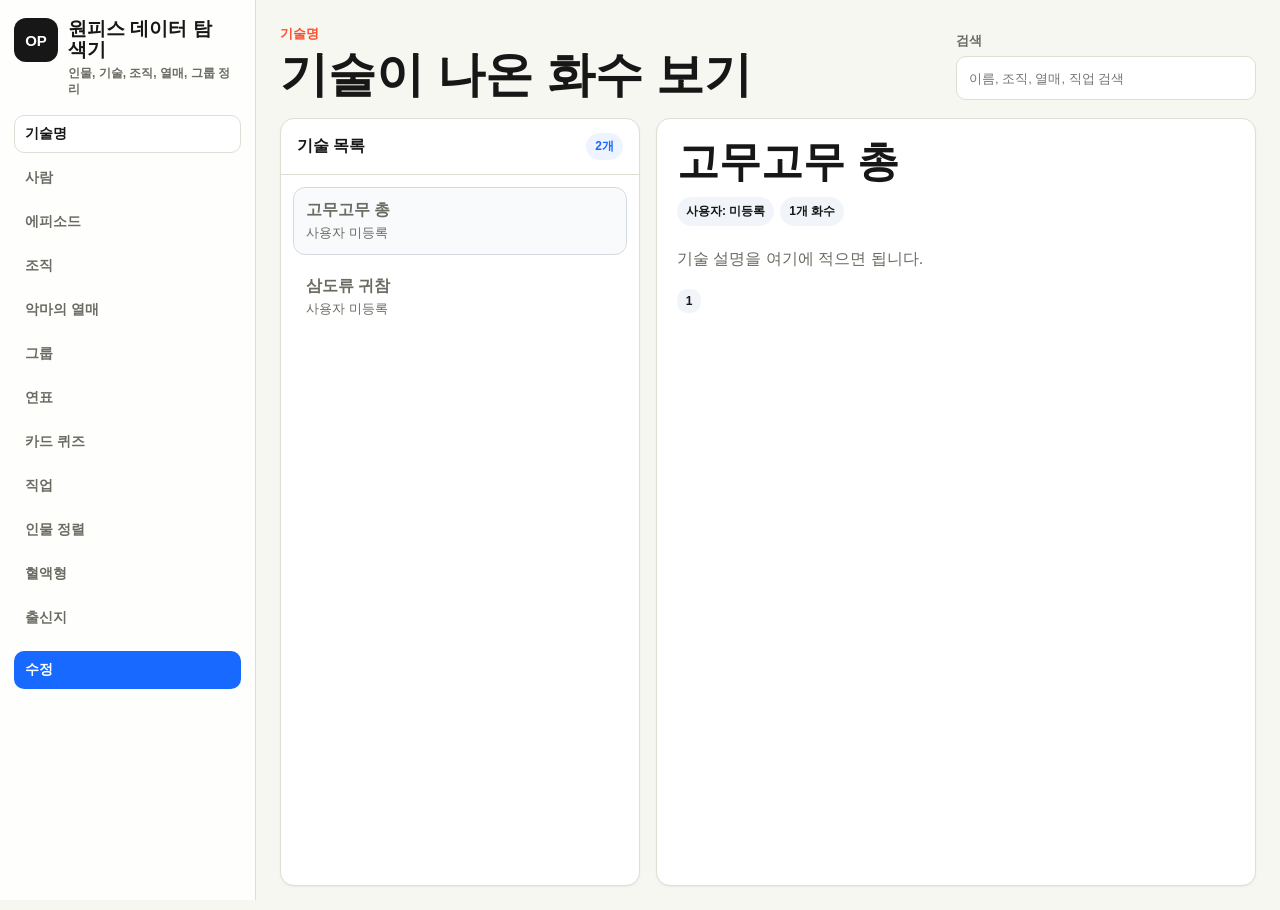
==== commit 6cb68331: "Combine stat sorting views" ====
--- a/index.html
+++ b/index.html
@@ -27,10 +27,7 @@
           <button class="tab" data-view="timelines" type="button">연표</button>
           <button class="tab" data-view="quiz" type="button">카드 퀴즈</button>
           <button class="tab" data-view="jobs" type="button">직업</button>
-          <button class="tab" data-view="heights" type="button">키</button>
-          <button class="tab" data-view="ages" type="button">연령</button>
-          <button class="tab" data-view="birthdays" type="button">생일</button>
-          <button class="tab" data-view="bounties" type="button">현상금</button>
+          <button class="tab" data-view="stats" type="button">인물 정렬</button>
           <button class="tab" data-view="bloodTypes" type="button">혈액형</button>
           <button class="tab" data-view="origins" type="button">출신지</button>
           <button class="tab edit-tab" data-view="editor" type="button">수정</button>
@@ -55,10 +52,7 @@
               <option value="timelines">연표</option>
               <option value="quiz">카드 퀴즈</option>
               <option value="jobs">직업</option>
-              <option value="heights">키</option>
-              <option value="ages">연령</option>
-              <option value="birthdays">생일</option>
-              <option value="bounties">현상금</option>
+              <option value="stats">인물 정렬</option>
               <option value="bloodTypes">혈액형</option>
               <option value="origins">출신지</option>
               <option value="editor">수정</option>
@@ -96,6 +90,21 @@
                 <option value="birthday">생일순</option>
               </select>
             </label>
+            <div class="stat-sort-controls hidden" id="statSortControls">
+              <label>
+                <span>정렬 기준</span>
+                <select id="statMetricSelect">
+                  <option value="height">키</option>
+                  <option value="age">연령</option>
+                  <option value="bounty">현상금</option>
+                  <option value="birthday">생일</option>
+                </select>
+              </label>
+              <div class="stat-direction-controls">
+                <button class="range active" type="button" data-stat-direction="asc">오름차순</button>
+                <button class="range" type="button" data-stat-direction="desc">내림차순</button>
+              </div>
+            </div>
             <div class="item-list" id="itemList"></div>
           </section>
 
--- a/styles.css
+++ b/styles.css
@@ -2048,6 +2048,28 @@
   max-height: calc(100vh - 190px);
 }
 
+.stat-sort-controls {
+  display: grid;
+  gap: 10px;
+  padding: 12px 16px;
+  border-bottom: 1px solid var(--line);
+  background: #ffffff;
+  color: var(--muted);
+  font-size: 13px;
+  font-weight: 700;
+}
+
+.stat-sort-controls label {
+  display: grid;
+  gap: 6px;
+}
+
+.stat-direction-controls {
+  display: grid;
+  grid-template-columns: repeat(2, minmax(0, 1fr));
+  gap: 8px;
+}
+
 .searchable-picker {
   gap: 10px;
 }
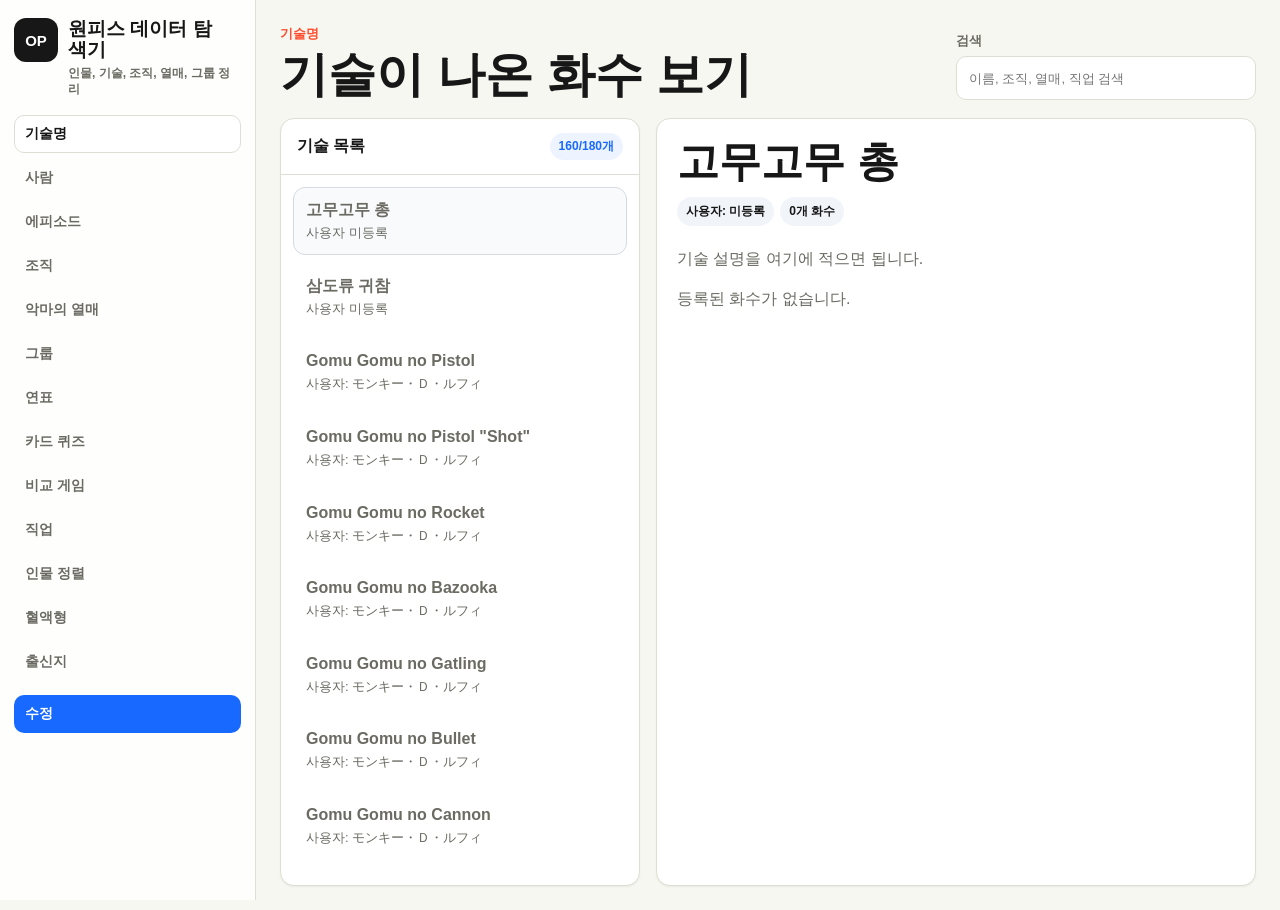
==== commit 2d73f057: "Add character comparison survival game" ====
--- a/index.html
+++ b/index.html
@@ -26,6 +26,7 @@
           <button class="tab" data-view="groups" type="button">그룹</button>
           <button class="tab" data-view="timelines" type="button">연표</button>
           <button class="tab" data-view="quiz" type="button">카드 퀴즈</button>
+          <button class="tab" data-view="compare" type="button">비교 게임</button>
           <button class="tab" data-view="jobs" type="button">직업</button>
           <button class="tab" data-view="stats" type="button">인물 정렬</button>
           <button class="tab" data-view="bloodTypes" type="button">혈액형</button>
@@ -51,6 +52,7 @@
               <option value="groups">그룹</option>
               <option value="timelines">연표</option>
               <option value="quiz">카드 퀴즈</option>
+              <option value="compare">비교 게임</option>
               <option value="jobs">직업</option>
               <option value="stats">인물 정렬</option>
               <option value="bloodTypes">혈액형</option>
@@ -124,6 +126,7 @@
             <button class="editor-mode" data-editor-mode="techniques" type="button">기술 수정</button>
             <button class="editor-mode" data-editor-mode="fruits" type="button">열매 수정</button>
             <button class="editor-mode" data-editor-mode="organizations" type="button">조직 수정</button>
+            <button class="editor-mode" data-editor-mode="origins" type="button">출신지 수정</button>
             <button class="editor-mode" data-editor-mode="groups" type="button">그룹 수정</button>
             <button class="editor-mode" data-editor-mode="data" type="button">데이터 관리</button>
           </div>
--- a/styles.css
+++ b/styles.css
@@ -10,6 +10,47 @@
   --shadow: 0 16px 40px rgba(30, 41, 59, 0.12);
 }
 
+.list-more-button {
+  width: 100%;
+  min-height: 40px;
+  border: 1px dashed var(--accent-2);
+  border-radius: 8px;
+  background: #ffffff;
+  color: var(--accent-2);
+  font-weight: 800;
+  cursor: pointer;
+}
+
+.list-more-button span,
+.edit-count {
+  color: var(--muted);
+  font-size: 12px;
+  font-weight: 700;
+}
+
+.data-summary {
+  display: grid;
+  grid-template-columns: repeat(auto-fit, minmax(120px, 1fr));
+  gap: 8px;
+  margin: 12px 0;
+}
+
+.data-summary span {
+  display: grid;
+  gap: 4px;
+  border: 1px solid var(--line);
+  border-radius: 8px;
+  padding: 10px 12px;
+  background: #ffffff;
+  color: var(--muted);
+  font-size: 12px;
+}
+
+.data-summary b {
+  color: var(--ink);
+  font-size: 14px;
+}
+
 * {
   box-sizing: border-box;
 }
@@ -342,6 +383,63 @@
   font-size: 13px;
 }
 
+.quick-chip {
+  cursor: pointer;
+  text-align: left;
+}
+
+.quick-chip:hover,
+.quick-chip:focus-visible {
+  border-color: var(--accent-2);
+  color: var(--accent-2);
+  background: var(--soft);
+}
+
+.quick-section {
+  display: grid;
+  gap: 10px;
+}
+
+.quick-section-head {
+  display: flex;
+  align-items: center;
+  justify-content: space-between;
+  gap: 10px;
+}
+
+.quick-section-head h4,
+.quick-section-head strong {
+  margin: 0;
+}
+
+.sub-card.mini {
+  min-height: 30px;
+  padding: 0 10px;
+  font-size: 12px;
+}
+
+.quick-edit-slot:empty {
+  display: none;
+}
+
+.quick-edit-form {
+  display: grid;
+  gap: 10px;
+  border: 1px solid var(--line);
+  border-radius: 8px;
+  padding: 12px;
+  background: #f8fafc;
+}
+
+.quick-edit-form .birthday-selects,
+.quick-edit-form .timeline-row {
+  grid-template-columns: repeat(2, minmax(0, 1fr));
+}
+
+.check-list.compact {
+  grid-template-columns: repeat(3, minmax(0, 1fr));
+}
+
 .result-grid {
   display: grid;
   gap: 10px;
@@ -393,6 +491,17 @@
   margin: 0;
   color: var(--muted);
   line-height: 1.6;
+}
+
+.wiki-reference-link {
+  color: var(--accent-2);
+  font-weight: 800;
+  text-decoration: underline;
+  text-underline-offset: 3px;
+}
+
+.wiki-reference.unresolved strong {
+  color: var(--accent);
 }
 
 .sub-selector {
@@ -461,6 +570,9 @@
   padding: 0 12px;
   color: var(--ink);
   background: #ffffff;
+  display: inline-flex;
+  align-items: center;
+  gap: 6px;
 }
 
 .name-link:hover,
@@ -479,7 +591,7 @@
 
 .episode-number-chip {
   min-width: 24px;
-  height: 24px;
+  min-height: 24px;
   border: 1px solid var(--line);
   border-radius: 6px;
   padding: 0 5px;
@@ -488,6 +600,20 @@
   font-size: 12px;
   line-height: 1;
   cursor: pointer;
+  display: inline-flex;
+  align-items: center;
+  gap: 4px;
+}
+
+.mini-chip {
+  border: 1px solid var(--line);
+  border-radius: 999px;
+  padding: 2px 5px;
+  background: var(--soft);
+  color: var(--muted);
+  font-size: 10px;
+  line-height: 1;
+  white-space: nowrap;
 }
 
 .episode-number-chip:hover {
@@ -1414,6 +1540,12 @@
   }
 
   .birthday-selects {
+    grid-template-columns: 1fr;
+  }
+
+  .quick-edit-form .birthday-selects,
+  .quick-edit-form .timeline-row,
+  .check-list.compact {
     grid-template-columns: 1fr;
   }
 }
@@ -2140,6 +2272,348 @@
   background: #f8fafc;
 }
 
+.edit-note {
+  border: 1px solid var(--line);
+  border-radius: 8px;
+  padding: 10px 12px;
+  background: #f8fafc;
+  color: var(--muted);
+  font-size: 13px;
+  line-height: 1.5;
+}
+
+.edit-pick.with-thumb {
+  display: grid;
+  grid-template-columns: 46px minmax(0, 1fr);
+  align-items: center;
+  gap: 10px;
+}
+
+.edit-pick-thumb {
+  width: 46px;
+  aspect-ratio: 1;
+  border-radius: 8px;
+  object-fit: cover;
+  background: #eef2f7;
+}
+
+.edit-pick-copy {
+  min-width: 0;
+}
+
+.person-form-visual {
+  display: flex;
+  align-items: center;
+  gap: 12px;
+  border: 1px solid var(--line);
+  border-radius: 8px;
+  padding: 12px;
+  background: #f8fafc;
+  color: var(--muted);
+  font-weight: 800;
+}
+
+.person-form-visual.empty {
+  min-height: 80px;
+  justify-content: center;
+  border-style: dashed;
+}
+
+.person-form-thumb {
+  width: 72px;
+  aspect-ratio: 1;
+  border-radius: 8px;
+  object-fit: cover;
+  background: #eef2f7;
+}
+
+.quiz-panel {
+  display: grid;
+  gap: 14px;
+}
+
+.quiz-workspace {
+  grid-template-columns: minmax(0, 760px);
+  min-height: auto;
+}
+
+.quiz-workspace .list-pane {
+  display: none;
+}
+
+.quiz-workspace .detail-pane {
+  padding: 16px;
+}
+
+.quiz-workspace .detail h3 {
+  margin-bottom: 10px;
+  font-size: 24px;
+}
+
+.quiz-workspace .quiz-panel {
+  gap: 10px;
+}
+
+.quiz-topbar {
+  display: grid;
+  grid-template-columns: minmax(0, 1fr) auto;
+  gap: 8px;
+  align-items: end;
+}
+
+.quiz-category-select {
+  display: grid;
+  gap: 6px;
+  color: var(--muted);
+  font-size: 13px;
+  font-weight: 700;
+}
+
+.quiz-category-select select {
+  width: 100%;
+}
+
+.quiz-setup,
+.quiz-mode-controls,
+.quiz-score {
+  display: flex;
+  flex-wrap: wrap;
+  align-items: end;
+  gap: 8px;
+}
+
+.quiz-setup label {
+  display: grid;
+  gap: 6px;
+  min-width: 150px;
+  color: var(--muted);
+  font-size: 13px;
+  font-weight: 700;
+}
+
+.quiz-score span {
+  border: 1px solid var(--line);
+  border-radius: 8px;
+  padding: 7px 9px;
+  background: #ffffff;
+  color: var(--ink);
+  font-size: 13px;
+  font-weight: 800;
+}
+
+.quiz-workspace .quiz-card {
+  min-height: 250px;
+  margin: 0;
+  gap: 8px;
+  padding: 14px;
+}
+
+.quiz-workspace .quiz-card strong {
+  font-size: 22px;
+}
+
+.quiz-face {
+  width: min(150px, 45vw);
+  aspect-ratio: 1;
+  border-radius: 8px;
+  object-fit: cover;
+  background: #eef2f7;
+}
+
+.quiz-answer {
+  display: grid;
+  gap: 10px;
+}
+
+.quiz-answer label {
+  display: grid;
+  gap: 6px;
+  color: var(--muted);
+  font-size: 13px;
+  font-weight: 700;
+}
+
+.quiz-feedback,
+.quiz-complete {
+  display: grid;
+  gap: 6px;
+  border: 1px solid var(--line);
+  border-radius: 8px;
+  padding: 12px;
+  background: #f8fafc;
+}
+
+.quiz-feedback.correct {
+  border-color: #16a34a;
+  background: #f0fdf4;
+}
+
+.quiz-feedback.wrong {
+  border-color: var(--accent);
+  background: #fff5ef;
+}
+
+.quiz-feedback span,
+.quiz-complete span {
+  color: var(--muted);
+}
+
+.compare-game {
+  display: grid;
+  gap: 12px;
+}
+
+.compare-topbar,
+.compare-metric-controls,
+.compare-score {
+  display: flex;
+  flex-wrap: wrap;
+  align-items: center;
+  gap: 8px;
+}
+
+.compare-topbar {
+  justify-content: space-between;
+}
+
+.compare-score span {
+  border: 1px solid var(--line);
+  border-radius: 8px;
+  padding: 7px 9px;
+  background: #ffffff;
+  color: var(--ink);
+  font-size: 13px;
+  font-weight: 800;
+}
+
+.compare-prompt {
+  margin: 0;
+  color: var(--ink);
+  font-size: 18px;
+  font-weight: 900;
+}
+
+.compare-arena {
+  display: grid;
+  grid-template-columns: minmax(0, 1fr) auto minmax(0, 1fr);
+  gap: 12px;
+  align-items: stretch;
+}
+
+.compare-card {
+  min-height: 360px;
+  border: 2px solid var(--ink);
+  border-radius: 8px;
+  padding: 14px;
+  background: #ffffff;
+  color: var(--ink);
+  box-shadow: 4px 4px 0 var(--ink);
+  cursor: pointer;
+  display: grid;
+  gap: 8px;
+  justify-items: center;
+  text-align: center;
+  transition: transform 140ms ease, box-shadow 140ms ease, background 140ms ease;
+}
+
+.compare-card:hover:not(:disabled),
+.compare-card:focus-visible:not(:disabled) {
+  transform: translate(-2px, -2px);
+  box-shadow: 6px 6px 0 var(--ink);
+  background: var(--soft);
+}
+
+.compare-card:disabled {
+  cursor: default;
+}
+
+.compare-face {
+  width: min(190px, 100%);
+  aspect-ratio: 1;
+  border: 2px solid var(--ink);
+  border-radius: 8px;
+  object-fit: cover;
+  background: #eef2f7;
+}
+
+.compare-card strong {
+  font-size: 22px;
+  line-height: 1.2;
+}
+
+.compare-card > span:not(.mini-chip) {
+  color: var(--muted);
+  font-size: 13px;
+  font-weight: 700;
+}
+
+.compare-value {
+  min-width: min(100%, 210px);
+  border: 2px solid var(--ink);
+  border-radius: 8px;
+  padding: 8px 10px;
+  background: var(--yellow);
+  font-size: 18px;
+  line-height: 1.2;
+  overflow-wrap: anywhere;
+}
+
+.compare-versus {
+  align-self: center;
+  border: 2px solid var(--ink);
+  border-radius: 50%;
+  width: 48px;
+  aspect-ratio: 1;
+  background: var(--accent);
+  color: #ffffff;
+  box-shadow: 3px 3px 0 var(--ink);
+  display: grid;
+  place-items: center;
+  font-weight: 900;
+}
+
+.quiz-study-actions {
+  display: grid;
+  grid-template-columns: repeat(3, minmax(0, 1fr));
+  align-items: stretch;
+}
+
+.quiz-nav-button {
+  display: grid;
+  place-items: center;
+  gap: 3px;
+  min-height: 56px;
+  border: 1px solid var(--line);
+  border-radius: 8px;
+  padding: 6px 8px;
+  background: #ffffff;
+  color: var(--ink);
+  cursor: pointer;
+}
+
+.quiz-nav-button.primary {
+  border-color: var(--accent-2);
+  background: var(--soft);
+  color: var(--accent-2);
+}
+
+.quiz-nav-button:disabled {
+  opacity: 0.38;
+  cursor: not-allowed;
+}
+
+.quiz-nav-button span {
+  color: inherit;
+  font-size: 20px;
+  font-weight: 900;
+  line-height: 1;
+}
+
+.quiz-nav-button b {
+  font-size: 12px;
+  line-height: 1.1;
+}
+
 @media (max-width: 860px) {
   .mobile-view-switcher {
     display: grid;
@@ -2164,4 +2638,64 @@
   .selected-person-list {
     grid-template-columns: 1fr;
   }
-}
+
+  .quiz-setup,
+  .quiz-mode-controls,
+  .compare-topbar,
+  .compare-metric-controls,
+  .quiz-score,
+  .compare-score,
+  .quiz-answer .form-actions {
+    display: grid;
+    grid-template-columns: 1fr;
+  }
+
+  .quiz-setup label {
+    min-width: 0;
+  }
+
+  .quiz-workspace {
+    grid-template-columns: 1fr;
+  }
+
+  .quiz-topbar {
+    grid-template-columns: 1fr;
+  }
+
+  .quiz-workspace .detail-pane {
+    padding: 12px;
+  }
+
+  .quiz-workspace .detail h3 {
+    font-size: 22px;
+  }
+
+  .quiz-workspace .quiz-card {
+    min-height: 220px;
+    padding: 12px;
+  }
+
+  .quiz-workspace .quiz-card strong {
+    font-size: 20px;
+  }
+
+  .quiz-workspace .quiz-face {
+    width: min(132px, 42vw);
+  }
+
+  .compare-arena {
+    grid-template-columns: 1fr;
+  }
+
+  .compare-versus {
+    justify-self: center;
+  }
+
+  .compare-card {
+    min-height: 300px;
+  }
+
+  .compare-face {
+    width: min(150px, 52vw);
+  }
+}
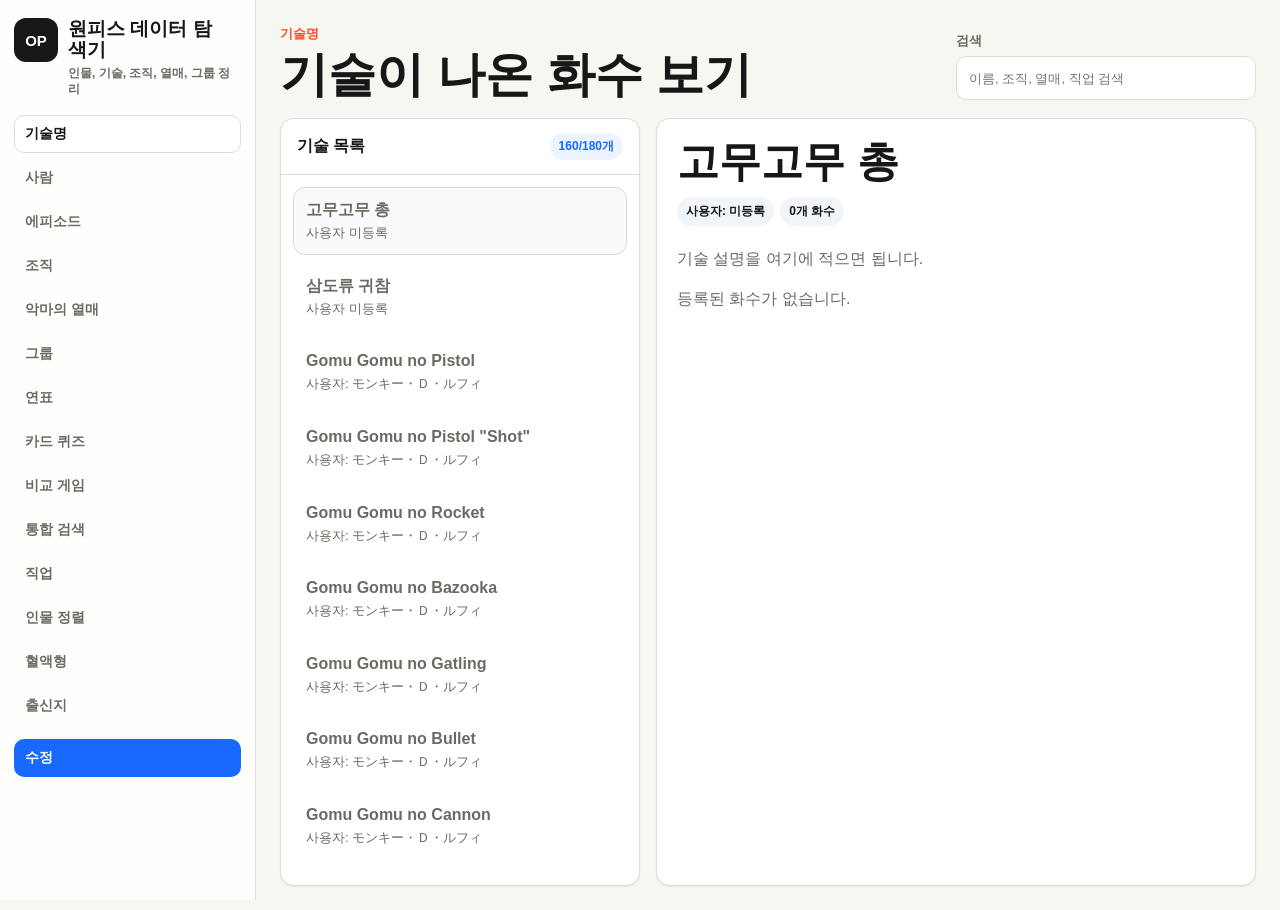
==== commit b1300ed5: "Improve navigation search and person details" ====
--- a/index.html
+++ b/index.html
@@ -27,6 +27,7 @@
           <button class="tab" data-view="timelines" type="button">연표</button>
           <button class="tab" data-view="quiz" type="button">카드 퀴즈</button>
           <button class="tab" data-view="compare" type="button">비교 게임</button>
+          <button class="tab" data-view="search" type="button">통합 검색</button>
           <button class="tab" data-view="jobs" type="button">직업</button>
           <button class="tab" data-view="stats" type="button">인물 정렬</button>
           <button class="tab" data-view="bloodTypes" type="button">혈액형</button>
@@ -53,6 +54,7 @@
               <option value="timelines">연표</option>
               <option value="quiz">카드 퀴즈</option>
               <option value="compare">비교 게임</option>
+              <option value="search">통합 검색</option>
               <option value="jobs">직업</option>
               <option value="stats">인물 정렬</option>
               <option value="bloodTypes">혈액형</option>
@@ -135,6 +137,15 @@
       </main>
     </div>
 
+    <nav class="bottom-nav" aria-label="빠른 이동">
+      <button class="bottom-nav-button" data-mobile-nav="people" type="button"><span>사람</span></button>
+      <button class="bottom-nav-button" data-mobile-nav="episodes" type="button"><span>화수</span></button>
+      <button class="bottom-nav-button" data-mobile-nav="techniques" type="button"><span>기술</span></button>
+      <button class="bottom-nav-button" data-mobile-nav="search" type="button"><span>검색</span></button>
+      <button class="bottom-nav-button" data-mobile-nav="quiz" type="button"><span>퀴즈</span></button>
+      <button class="bottom-nav-button edit" data-mobile-nav="editor" type="button"><span>수정</span></button>
+    </nav>
+
     <script src="./data.js"></script>
     <script src="./app.js"></script>
   </body>
--- a/styles.css
+++ b/styles.css
@@ -450,6 +450,23 @@
   border-radius: 8px;
   padding: 14px;
   background: #ffffff;
+}
+
+.result-button {
+  width: 100%;
+  color: inherit;
+  font: inherit;
+  text-align: left;
+  cursor: pointer;
+}
+
+.result-button:hover {
+  border-color: var(--accent-2);
+  background: var(--soft);
+}
+
+.compact-results {
+  margin-top: 10px;
 }
 
 .person-result {
@@ -2572,6 +2589,28 @@
   font-weight: 900;
 }
 
+.compare-tie-button {
+  width: 64px;
+  min-height: 48px;
+  aspect-ratio: auto;
+  border-radius: 8px;
+  padding: 0 8px;
+  font: inherit;
+  cursor: pointer;
+  transition: transform 140ms ease, box-shadow 140ms ease, background 140ms ease;
+}
+
+.compare-tie-button:hover:not(:disabled),
+.compare-tie-button:focus-visible:not(:disabled) {
+  transform: translate(-2px, -2px);
+  box-shadow: 5px 5px 0 var(--ink);
+  background: var(--accent);
+}
+
+.compare-tie-button:disabled {
+  cursor: default;
+}
+
 .quiz-study-actions {
   display: grid;
   grid-template-columns: repeat(3, minmax(0, 1fr));
@@ -2614,7 +2653,82 @@
   line-height: 1.1;
 }
 
+.data-status-row {
+  display: flex;
+  flex-wrap: wrap;
+  gap: 6px;
+  margin: 0 0 12px;
+}
+
+.data-status {
+  border: 1px solid var(--line);
+  border-radius: 999px;
+  padding: 5px 8px;
+  color: var(--muted);
+  background: #ffffff;
+  font-size: 12px;
+  font-weight: 800;
+}
+
+.data-status.good {
+  border-color: #bbf7d0;
+  color: #15803d;
+  background: #f0fdf4;
+}
+
+.data-status.warn {
+  border-color: #fed7aa;
+  color: #c2410c;
+  background: #fff7ed;
+}
+
+.person-panel-tabs {
+  display: flex;
+  flex-wrap: wrap;
+  gap: 8px;
+  margin-top: 10px;
+}
+
+.person-panel-tab {
+  min-height: 36px;
+  border: 1px solid var(--line);
+  border-radius: 999px;
+  padding: 7px 11px;
+  color: var(--muted);
+  background: #ffffff;
+  font-weight: 800;
+  cursor: pointer;
+}
+
+.person-panel-tab.active,
+.person-panel-tab:hover {
+  color: #ffffff;
+  border-color: var(--ink);
+  background: var(--ink);
+}
+
+.person-panel-stack {
+  margin-top: 16px;
+}
+
+.person-panel {
+  display: grid;
+  gap: 12px;
+}
+
+.person-panel[hidden] {
+  display: none;
+}
+
+.bottom-nav {
+  display: none;
+}
+
 @media (max-width: 860px) {
+  body {
+    padding-bottom: 74px;
+  }
+
   .mobile-view-switcher {
     display: grid;
     gap: 6px;
@@ -2625,6 +2739,43 @@
 
   .sidebar .tabs {
     display: none;
+  }
+
+  .bottom-nav {
+    position: fixed;
+    right: 10px;
+    bottom: 10px;
+    left: 10px;
+    z-index: 30;
+    display: grid;
+    grid-template-columns: repeat(6, minmax(0, 1fr));
+    gap: 5px;
+    border: 1px solid var(--line);
+    border-radius: 16px;
+    padding: 6px;
+    background: rgba(255, 255, 255, 0.94);
+    box-shadow: 0 10px 30px rgba(23, 23, 23, 0.14);
+    backdrop-filter: blur(16px);
+  }
+
+  .bottom-nav-button {
+    min-height: 44px;
+    border: 0;
+    border-radius: 12px;
+    color: var(--muted);
+    background: transparent;
+    font-size: 12px;
+    font-weight: 900;
+    cursor: pointer;
+  }
+
+  .bottom-nav-button.active {
+    color: #ffffff;
+    background: var(--ink);
+  }
+
+  .bottom-nav-button.edit.active {
+    background: var(--accent-2);
   }
 
   .list-only-workspace {
@@ -2683,6 +2834,15 @@
     width: min(132px, 42vw);
   }
 
+  .person-panel-tabs {
+    display: grid;
+    grid-template-columns: repeat(2, minmax(0, 1fr));
+  }
+
+  .person-panel-tab {
+    border-radius: 10px;
+  }
+
   .compare-arena {
     grid-template-columns: 1fr;
   }
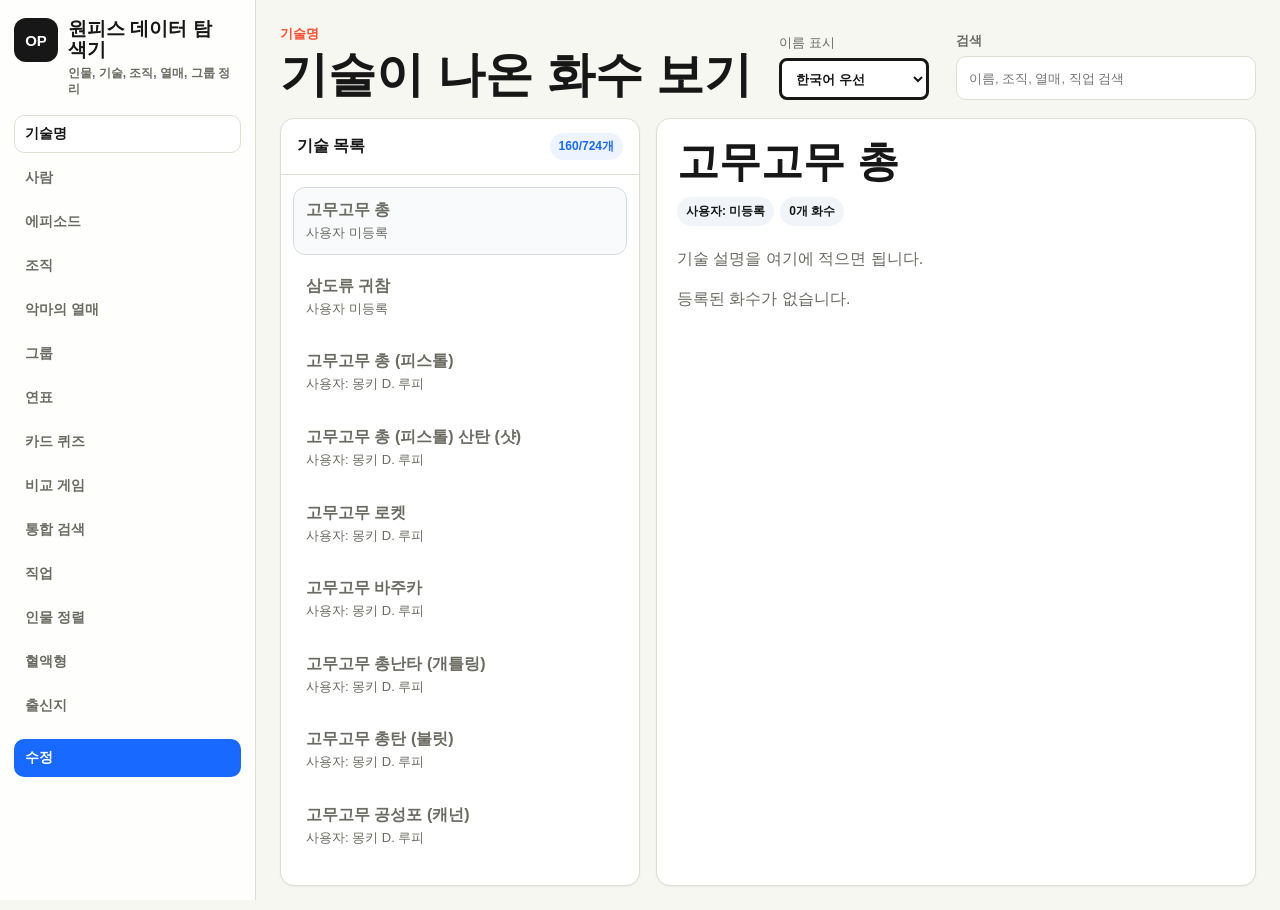
==== commit 0922ba0f: "Update name display mode" ====
--- a/index.html
+++ b/index.html
@@ -60,6 +60,13 @@
               <option value="bloodTypes">혈액형</option>
               <option value="origins">출신지</option>
               <option value="editor">수정</option>
+            </select>
+          </label>
+          <label class="name-mode-toggle">
+            <span>이름 표시</span>
+            <select id="nameModeSelect">
+              <option value="ko">한국어 우선</option>
+              <option value="ja">일본어 우선</option>
             </select>
           </label>
           <label class="search" id="searchBox">
--- a/styles.css
+++ b/styles.css
@@ -343,6 +343,14 @@
   font-size: 26px;
 }
 
+.person-name-alt {
+  display: block;
+  margin: -2px 0 12px;
+  color: var(--muted);
+  font-size: 13px;
+  line-height: 1.4;
+}
+
 .person-detail-head {
   display: grid;
   grid-template-columns: 180px minmax(0, 1fr);
@@ -480,6 +488,10 @@
   margin-bottom: 4px;
 }
 
+.result .person-name-alt {
+  margin: -2px 0 4px;
+}
+
 .result span {
   color: var(--muted);
 }
@@ -555,6 +567,59 @@
 .nested-detail h4 {
   margin: 0 0 8px;
   font-size: 20px;
+}
+
+.fruit-group-selector .sub-card span {
+  color: var(--muted);
+  font-size: 12px;
+}
+
+.fruit-family-stack {
+  display: grid;
+  gap: 12px;
+}
+
+.fruit-group {
+  border-top: 1px solid var(--line);
+  padding-top: 14px;
+}
+
+.fruit-group-head,
+.fruit-family-title {
+  display: flex;
+  align-items: baseline;
+  justify-content: space-between;
+  gap: 12px;
+  margin-bottom: 8px;
+}
+
+.fruit-group-head strong {
+  font-size: 18px;
+}
+
+.fruit-group-head span,
+.fruit-family-title span,
+.fruit-model-card span {
+  color: var(--muted);
+  font-size: 12px;
+}
+
+.fruit-model-selector {
+  margin-bottom: 0;
+}
+
+.fruit-model-card {
+  height: auto;
+  min-height: 44px;
+  display: inline-grid;
+  align-content: center;
+  gap: 2px;
+  text-align: left;
+  padding: 8px 12px;
+}
+
+.fruit-model-card strong {
+  font-size: 13px;
 }
 
 .episode-columns {
@@ -2859,3 +2924,27 @@
     width: min(150px, 52vw);
   }
 }
+
+.name-mode-toggle {
+  display: grid;
+  gap: 6px;
+  min-width: 150px;
+  color: var(--muted);
+  font-size: 13px;
+}
+
+.name-mode-toggle select {
+  height: 42px;
+  border: 3px solid var(--ink);
+  border-radius: 8px;
+  padding: 0 10px;
+  color: var(--ink);
+  background: #ffffff;
+  font-weight: 800;
+}
+
+@media (max-width: 860px) {
+  .name-mode-toggle {
+    min-width: 0;
+  }
+}
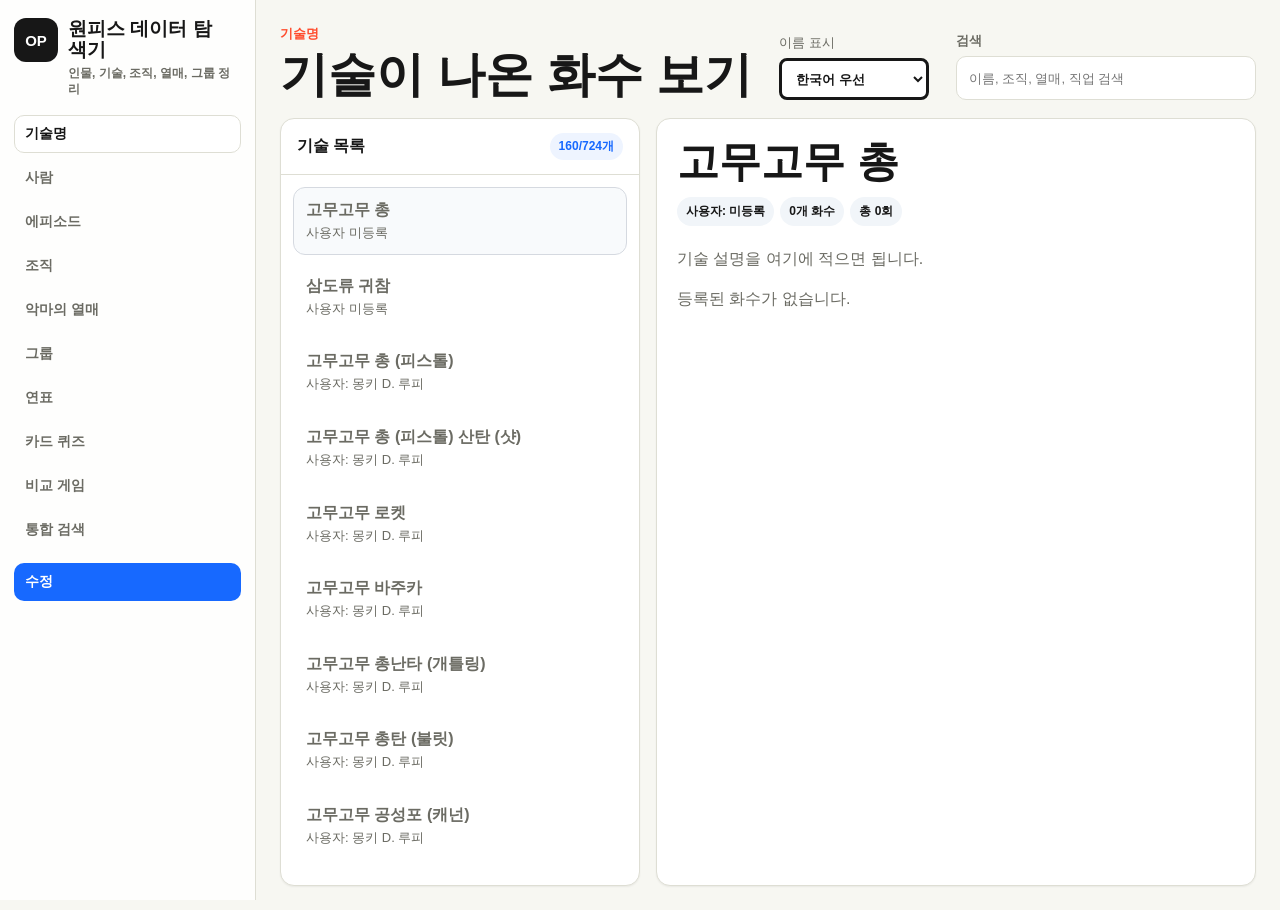
==== commit 0a1b0692: "Expand quiz formats and people browsing" ====
--- a/index.html
+++ b/index.html
@@ -28,10 +28,6 @@
           <button class="tab" data-view="quiz" type="button">카드 퀴즈</button>
           <button class="tab" data-view="compare" type="button">비교 게임</button>
           <button class="tab" data-view="search" type="button">통합 검색</button>
-          <button class="tab" data-view="jobs" type="button">직업</button>
-          <button class="tab" data-view="stats" type="button">인물 정렬</button>
-          <button class="tab" data-view="bloodTypes" type="button">혈액형</button>
-          <button class="tab" data-view="origins" type="button">출신지</button>
           <button class="tab edit-tab" data-view="editor" type="button">수정</button>
         </nav>
       </aside>
@@ -55,10 +51,6 @@
               <option value="quiz">카드 퀴즈</option>
               <option value="compare">비교 게임</option>
               <option value="search">통합 검색</option>
-              <option value="jobs">직업</option>
-              <option value="stats">인물 정렬</option>
-              <option value="bloodTypes">혈액형</option>
-              <option value="origins">출신지</option>
               <option value="editor">수정</option>
             </select>
           </label>
@@ -92,13 +84,16 @@
                 <option value="appearance">등장순</option>
                 <option value="id">고유 ID 순</option>
                 <option value="name">이름순</option>
-                <option value="heightAsc">키 낮은 순</option>
-                <option value="heightDesc">키 높은 순</option>
-                <option value="ageAsc">나이 낮은 순</option>
-                <option value="ageDesc">나이 높은 순</option>
-                <option value="bountyAsc">현상금 낮은 순</option>
-                <option value="bountyDesc">현상금 높은 순</option>
-                <option value="birthday">생일순</option>
+              </select>
+            </label>
+            <label class="sort-controls hidden" id="personBrowseControls">
+              <span>둘러보기</span>
+              <select id="personBrowseSelect">
+                <option value="all">전체 인물</option>
+                <option value="job">직업별</option>
+                <option value="bloodType">혈액형별</option>
+                <option value="origin">출신지별</option>
+                <option value="stats">수치 정렬</option>
               </select>
             </label>
             <div class="stat-sort-controls hidden" id="statSortControls">
@@ -137,6 +132,7 @@
             <button class="editor-mode" data-editor-mode="organizations" type="button">조직 수정</button>
             <button class="editor-mode" data-editor-mode="origins" type="button">출신지 수정</button>
             <button class="editor-mode" data-editor-mode="groups" type="button">그룹 수정</button>
+            <button class="editor-mode" data-editor-mode="customQuizzes" type="button">문제 만들기</button>
             <button class="editor-mode" data-editor-mode="data" type="button">데이터 관리</button>
           </div>
           <div class="editor-body" id="editorBody"></div>
--- a/styles.css
+++ b/styles.css
@@ -637,6 +637,212 @@
   display: flex;
   flex-wrap: wrap;
   gap: 8px;
+}
+
+.episode-technique-list {
+  display: grid;
+  gap: 8px;
+}
+
+.episode-technique-item {
+  display: grid;
+  grid-template-columns: auto minmax(0, 1fr);
+  gap: 8px;
+  align-items: start;
+  min-width: 0;
+}
+
+.episode-technique-pair {
+  display: flex;
+  flex-wrap: nowrap;
+  gap: 6px;
+  align-items: center;
+  min-width: 0;
+}
+
+.episode-technique-users {
+  display: flex;
+  flex-wrap: wrap;
+  gap: 6px;
+  align-items: center;
+  min-width: 0;
+}
+
+.episode-technique-pair .episode-technique-users {
+  flex: 0 1 auto;
+  flex-wrap: nowrap;
+  overflow: hidden;
+}
+
+.episode-technique-pair .name-link {
+  min-width: 0;
+}
+
+.episode-technique-pair .technique-name-link {
+  flex: 1 1 auto;
+  overflow: hidden;
+  text-overflow: ellipsis;
+  white-space: nowrap;
+}
+
+.episode-technique-plus {
+  color: var(--muted);
+  font-weight: 900;
+}
+
+.episode-technique-order,
+.episode-technique-row-number {
+  width: 28px;
+  height: 28px;
+  display: inline-grid;
+  place-items: center;
+  border-radius: 999px;
+  color: #ffffff;
+  background: var(--ink);
+  font-size: 12px;
+  font-weight: 800;
+}
+
+.episode-technique-slash {
+  color: var(--muted);
+  font-weight: 800;
+}
+
+.technique-name-link {
+  width: fit-content;
+  max-width: 100%;
+}
+
+.episode-technique-editor {
+  gap: 10px;
+}
+
+.episode-technique-rows {
+  display: grid;
+  gap: 8px;
+}
+
+.episode-technique-row {
+  display: grid;
+  grid-template-columns: auto minmax(130px, 0.9fr) minmax(180px, 1.2fr) minmax(180px, 1fr) auto;
+  gap: 8px;
+  align-items: end;
+  padding: 10px;
+  border: 1px solid var(--line);
+  border-radius: 8px;
+  background: #ffffff;
+}
+
+.episode-technique-row label {
+  margin: 0;
+}
+
+.episode-technique-pick {
+  display: grid;
+  gap: 6px;
+  min-width: 0;
+}
+
+.episode-technique-new {
+  display: grid;
+  grid-template-columns: minmax(0, 1fr) auto;
+  gap: 6px;
+}
+
+.episode-technique-new input {
+  min-width: 0;
+}
+
+.episode-technique-status {
+  min-height: 16px;
+  color: var(--muted);
+  font-size: 12px;
+  font-weight: 800;
+}
+
+.episode-technique-status[data-status-type="ok"] {
+  color: #15803d;
+}
+
+.episode-technique-status[data-status-type="warn"] {
+  color: var(--accent);
+}
+
+.episode-technique-participants {
+  display: grid;
+  gap: 6px;
+}
+
+.episode-technique-participants > span {
+  color: var(--muted);
+  font-size: 13px;
+  font-weight: 800;
+}
+
+.compact-participants {
+  gap: 5px;
+  min-height: 36px;
+}
+
+.selected-person-chip.locked {
+  cursor: default;
+  border-style: solid;
+  color: var(--ink);
+  background: #f8fafc;
+}
+
+.episode-technique-partner-tools {
+  display: grid;
+  grid-template-columns: minmax(0, 1fr) auto;
+  gap: 6px;
+}
+
+.episode-technique-open {
+  width: 100%;
+  min-height: 48px;
+  margin-top: 10px;
+  border: 2px solid var(--ink);
+  border-radius: 8px;
+  color: var(--ink);
+  background: #ffffff;
+  font-weight: 900;
+  cursor: pointer;
+  box-shadow: 3px 3px 0 var(--ink);
+}
+
+.episode-technique-open:hover {
+  color: #ffffff;
+  background: var(--accent-2);
+}
+
+.episode-technique-quick-form {
+  display: grid;
+  gap: 10px;
+  margin-top: 12px;
+}
+
+.episode-technique-add,
+.episode-technique-remove {
+  min-height: 40px;
+  border: 1px solid var(--line);
+  border-radius: 8px;
+  padding: 0 12px;
+  color: var(--ink);
+  background: #ffffff;
+  font-weight: 800;
+  cursor: pointer;
+}
+
+.episode-technique-add.small {
+  min-height: 36px;
+  padding: 0 10px;
+}
+
+.episode-technique-add:hover,
+.episode-technique-remove:hover {
+  border-color: var(--accent-2);
+  color: var(--accent-2);
+  background: var(--soft);
 }
 
 .name-link,
@@ -1587,11 +1793,18 @@
   .editor-layout,
   .person-detail-head,
   .episode-columns,
+  .episode-technique-row,
   .timeline-row,
   .bwh-row,
   .timeline-item {
     display: grid;
     grid-template-columns: 1fr;
+  }
+
+  .episode-technique-order,
+  .episode-technique-row-number {
+    width: 24px;
+    height: 24px;
   }
 
   .toolbar {
@@ -2502,6 +2715,151 @@
   background: #eef2f7;
 }
 
+.custom-quiz-prompt-image {
+  display: block;
+  width: min(100%, 520px);
+  max-height: 360px;
+  border: 1px solid var(--line);
+  border-radius: 8px;
+  object-fit: contain;
+  background: #ffffff;
+}
+
+.custom-choice-grid {
+  display: grid;
+  grid-template-columns: repeat(2, minmax(0, 1fr));
+  gap: 8px;
+}
+
+.custom-choice-grid .sub-card {
+  min-height: 44px;
+  text-align: left;
+}
+
+.quiz-answer .custom-check-option {
+  display: flex;
+  align-items: center;
+  gap: 10px;
+  min-height: 48px;
+  border: 1px solid var(--line);
+  border-radius: 8px;
+  padding: 10px 12px;
+  background: #ffffff;
+  color: var(--ink);
+  font-size: 14px;
+}
+
+.custom-check-option input {
+  width: 20px;
+  height: 20px;
+  flex: 0 0 auto;
+  accent-color: var(--accent-2);
+}
+
+.custom-order-grid {
+  display: grid;
+  grid-template-columns: repeat(2, minmax(0, 1fr));
+  gap: 10px;
+  width: min(100%, 460px);
+}
+
+.custom-order-tile {
+  position: relative;
+  margin: 0;
+  overflow: hidden;
+  border: 1px solid var(--line);
+  border-radius: 8px;
+  background: #f8fafc;
+}
+
+.custom-order-tile img {
+  display: block;
+  width: 100%;
+  aspect-ratio: 1;
+  object-fit: cover;
+}
+
+.custom-order-tile figcaption {
+  position: absolute;
+  top: 8px;
+  left: 8px;
+  display: grid;
+  place-items: center;
+  width: 28px;
+  height: 28px;
+  border-radius: 999px;
+  background: rgba(15, 23, 42, 0.84);
+  color: #ffffff;
+  font-size: 14px;
+  font-weight: 900;
+}
+
+.sequence-answer {
+  display: flex;
+  flex-wrap: wrap;
+  align-items: center;
+  gap: 8px;
+  min-height: 58px;
+  border: 1px solid var(--line);
+  border-radius: 8px;
+  padding: 10px;
+  background: #f8fafc;
+  color: var(--muted);
+}
+
+.sequence-answer b {
+  display: inline-flex;
+  align-items: center;
+  gap: 7px;
+  border: 1px solid var(--accent-2);
+  border-radius: 8px;
+  padding: 8px 10px;
+  background: #ffffff;
+  color: var(--ink);
+}
+
+.sequence-answer b span {
+  display: grid;
+  place-items: center;
+  width: 24px;
+  height: 24px;
+  border-radius: 999px;
+  background: var(--accent-2);
+  color: #ffffff;
+  font-size: 12px;
+}
+
+.sequence-pool {
+  display: grid;
+  grid-template-columns: repeat(2, minmax(0, 1fr));
+  gap: 8px;
+}
+
+.sequence-pool .sub-card {
+  min-height: 46px;
+}
+
+.custom-match-grid {
+  display: grid;
+  gap: 8px;
+}
+
+.custom-match-grid label {
+  grid-template-columns: minmax(0, 1fr) minmax(0, 1fr);
+  align-items: center;
+  border: 1px solid var(--line);
+  border-radius: 8px;
+  padding: 10px;
+  background: #ffffff;
+  color: var(--ink);
+}
+
+.custom-pair-editor {
+  display: grid;
+  grid-template-columns: repeat(2, minmax(0, 1fr));
+  gap: 10px;
+}
+
 .quiz-answer {
   display: grid;
   gap: 10px;
@@ -2538,6 +2896,34 @@
 .quiz-feedback span,
 .quiz-complete span {
   color: var(--muted);
+}
+
+.custom-quiz-image-editor {
+  gap: 10px;
+}
+
+.custom-image-row {
+  display: grid;
+  grid-template-columns: 72px minmax(0, 1fr) auto auto;
+  gap: 8px;
+  align-items: end;
+  margin-bottom: 8px;
+}
+
+.custom-image-preview {
+  width: 72px;
+  aspect-ratio: 1;
+  border: 1px solid var(--line);
+  border-radius: 8px;
+  object-fit: cover;
+  background: #eef2f7;
+}
+
+.custom-image-preview.empty {
+  display: grid;
+  place-items: center;
+  color: var(--muted);
+  font-weight: 900;
 }
 
 .compare-game {
@@ -2554,8 +2940,52 @@
   gap: 8px;
 }
 
+.compare-control-stack {
+  display: grid;
+  gap: 10px;
+  min-width: 0;
+}
+
 .compare-topbar {
   justify-content: space-between;
+}
+
+.compare-range-controls {
+  display: flex;
+  flex-wrap: wrap;
+  align-items: end;
+  gap: 8px;
+  min-width: 0;
+}
+
+.compare-range-controls label {
+  display: grid;
+  gap: 4px;
+  min-width: 112px;
+  color: var(--muted);
+  font-size: 12px;
+  font-weight: 800;
+}
+
+.compare-range-controls input {
+  width: 100%;
+  height: 38px;
+  border: 1px solid var(--line);
+  border-radius: 8px;
+  padding: 0 10px;
+  color: var(--ink);
+  background: #ffffff;
+}
+
+.compare-range-summary {
+  align-self: center;
+  border: 1px solid var(--line);
+  border-radius: 999px;
+  padding: 7px 9px;
+  background: #ffffff;
+  color: var(--muted);
+  font-size: 12px;
+  font-weight: 800;
 }
 
 .compare-score span {
@@ -2859,6 +3289,7 @@
   .quiz-mode-controls,
   .compare-topbar,
   .compare-metric-controls,
+  .compare-range-controls,
   .quiz-score,
   .compare-score,
   .quiz-answer .form-actions {
@@ -2866,8 +3297,30 @@
     grid-template-columns: 1fr;
   }
 
+  .compare-control-stack,
+  .compare-range-controls label {
+    min-width: 0;
+  }
+
   .quiz-setup label {
     min-width: 0;
+  }
+
+  .custom-choice-grid,
+  .custom-order-grid,
+  .sequence-pool,
+  .custom-pair-editor,
+  .custom-image-row {
+    grid-template-columns: 1fr;
+  }
+
+  .custom-match-grid label {
+    grid-template-columns: 1fr;
+  }
+
+  .custom-image-preview {
+    width: 100%;
+    max-width: 160px;
   }
 
   .quiz-workspace {
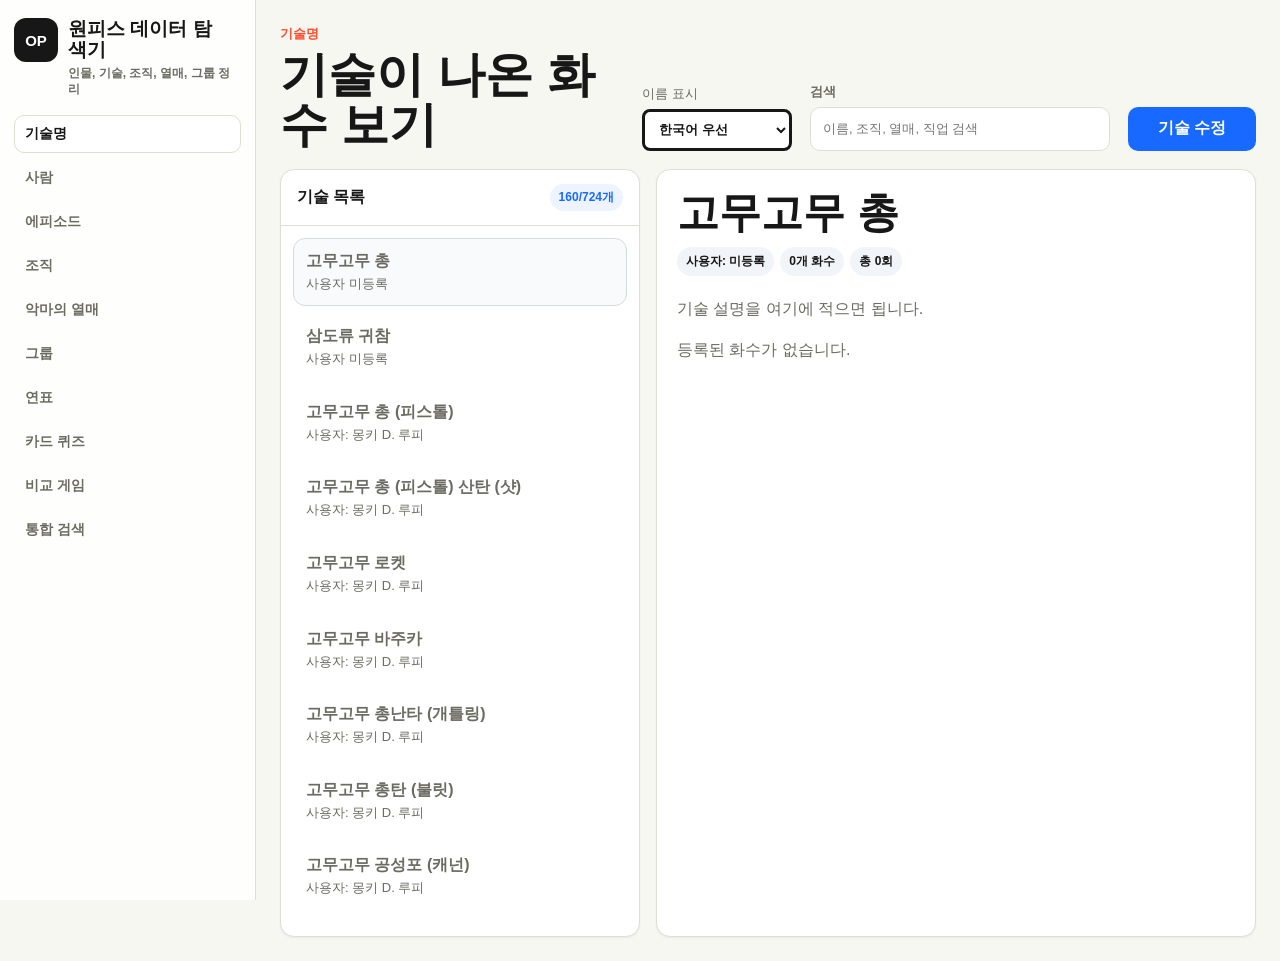
==== commit 219f1499: "Move editing into data tabs" ====
--- a/index.html
+++ b/index.html
@@ -28,7 +28,6 @@
           <button class="tab" data-view="quiz" type="button">카드 퀴즈</button>
           <button class="tab" data-view="compare" type="button">비교 게임</button>
           <button class="tab" data-view="search" type="button">통합 검색</button>
-          <button class="tab edit-tab" data-view="editor" type="button">수정</button>
         </nav>
       </aside>
 
@@ -51,7 +50,6 @@
               <option value="quiz">카드 퀴즈</option>
               <option value="compare">비교 게임</option>
               <option value="search">통합 검색</option>
-              <option value="editor">수정</option>
             </select>
           </label>
           <label class="name-mode-toggle">
@@ -65,6 +63,7 @@
             <span>검색</span>
             <input id="searchInput" type="search" placeholder="이름, 조직, 열매, 직업 검색" />
           </label>
+          <button class="primary view-edit-button hidden" id="viewEditButton" type="button">현재 탭 수정</button>
         </header>
 
         <section class="workspace" id="browseWorkspace">
@@ -84,6 +83,10 @@
                 <option value="appearance">등장순</option>
                 <option value="id">고유 ID 순</option>
                 <option value="name">이름순</option>
+                <option value="height">키</option>
+                <option value="birthday">생일</option>
+                <option value="bounty">현상금</option>
+                <option value="age">나이</option>
               </select>
             </label>
             <label class="sort-controls hidden" id="personBrowseControls">
@@ -93,19 +96,10 @@
                 <option value="job">직업별</option>
                 <option value="bloodType">혈액형별</option>
                 <option value="origin">출신지별</option>
-                <option value="stats">수치 정렬</option>
               </select>
             </label>
             <div class="stat-sort-controls hidden" id="statSortControls">
-              <label>
-                <span>정렬 기준</span>
-                <select id="statMetricSelect">
-                  <option value="height">키</option>
-                  <option value="age">연령</option>
-                  <option value="bounty">현상금</option>
-                  <option value="birthday">생일</option>
-                </select>
-              </label>
+              <span id="statSortLabel">키 정렬 방향</span>
               <div class="stat-direction-controls">
                 <button class="range active" type="button" data-stat-direction="asc">오름차순</button>
                 <button class="range" type="button" data-stat-direction="desc">내림차순</button>
@@ -123,17 +117,16 @@
           </section>
         </section>
 
-        <section class="editor hidden" id="editorWorkspace" aria-label="수정 화면">
-          <div class="editor-nav">
-            <button class="editor-mode active" data-editor-mode="people" type="button">인물 수정</button>
-            <button class="editor-mode" data-editor-mode="episodes" type="button">에피소드 수정</button>
-            <button class="editor-mode" data-editor-mode="techniques" type="button">기술 수정</button>
-            <button class="editor-mode" data-editor-mode="fruits" type="button">열매 수정</button>
-            <button class="editor-mode" data-editor-mode="organizations" type="button">조직 수정</button>
-            <button class="editor-mode" data-editor-mode="origins" type="button">출신지 수정</button>
-            <button class="editor-mode" data-editor-mode="groups" type="button">그룹 수정</button>
-            <button class="editor-mode" data-editor-mode="customQuizzes" type="button">문제 만들기</button>
-            <button class="editor-mode" data-editor-mode="data" type="button">데이터 관리</button>
+        <section class="editor hidden" id="editorWorkspace" aria-label="현재 탭 수정 화면">
+          <div class="editor-context-bar">
+            <div>
+              <p class="eyebrow">현재 탭에서 바로 수정</p>
+              <h3 id="editorContextTitle">데이터 수정</h3>
+            </div>
+            <div class="editor-context-actions">
+              <div class="editor-context-tools" id="editorContextTools"></div>
+              <button class="sub-card" id="closeEditorButton" type="button">목록으로 돌아가기</button>
+            </div>
           </div>
           <div class="editor-body" id="editorBody"></div>
         </section>
@@ -146,7 +139,6 @@
       <button class="bottom-nav-button" data-mobile-nav="techniques" type="button"><span>기술</span></button>
       <button class="bottom-nav-button" data-mobile-nav="search" type="button"><span>검색</span></button>
       <button class="bottom-nav-button" data-mobile-nav="quiz" type="button"><span>퀴즈</span></button>
-      <button class="bottom-nav-button edit" data-mobile-nav="editor" type="button"><span>수정</span></button>
     </nav>
 
     <script src="./data.js"></script>
--- a/styles.css
+++ b/styles.css
@@ -988,6 +988,39 @@
   background: rgba(255, 255, 255, 0.9);
   box-shadow: var(--shadow);
   overflow: hidden;
+}
+
+.view-edit-button {
+  flex: 0 0 auto;
+  min-width: 128px;
+  padding: 0 16px;
+}
+
+.editor-context-bar {
+  display: flex;
+  align-items: center;
+  justify-content: space-between;
+  gap: 16px;
+  padding: 14px 16px;
+  border-bottom: 1px solid var(--line);
+  background: #ffffff;
+}
+
+.editor-context-bar .eyebrow {
+  margin-bottom: 4px;
+}
+
+.editor-context-bar h3 {
+  margin: 0;
+  font-size: 20px;
+}
+
+.editor-context-actions,
+.editor-context-tools {
+  display: flex;
+  align-items: center;
+  flex-wrap: wrap;
+  gap: 8px;
 }
 
 .editor-nav {
@@ -3243,7 +3276,7 @@
     left: 10px;
     z-index: 30;
     display: grid;
-    grid-template-columns: repeat(6, minmax(0, 1fr));
+    grid-template-columns: repeat(5, minmax(0, 1fr));
     gap: 5px;
     border: 1px solid var(--line);
     border-radius: 16px;
@@ -3400,4 +3433,20 @@
   .name-mode-toggle {
     min-width: 0;
   }
-}
+
+  .view-edit-button {
+    width: 100%;
+  }
+
+  .editor-context-bar,
+  .editor-context-actions {
+    display: grid;
+    grid-template-columns: 1fr;
+    align-items: stretch;
+  }
+
+  .editor-context-tools {
+    display: grid;
+    grid-template-columns: repeat(auto-fit, minmax(110px, 1fr));
+  }
+}
